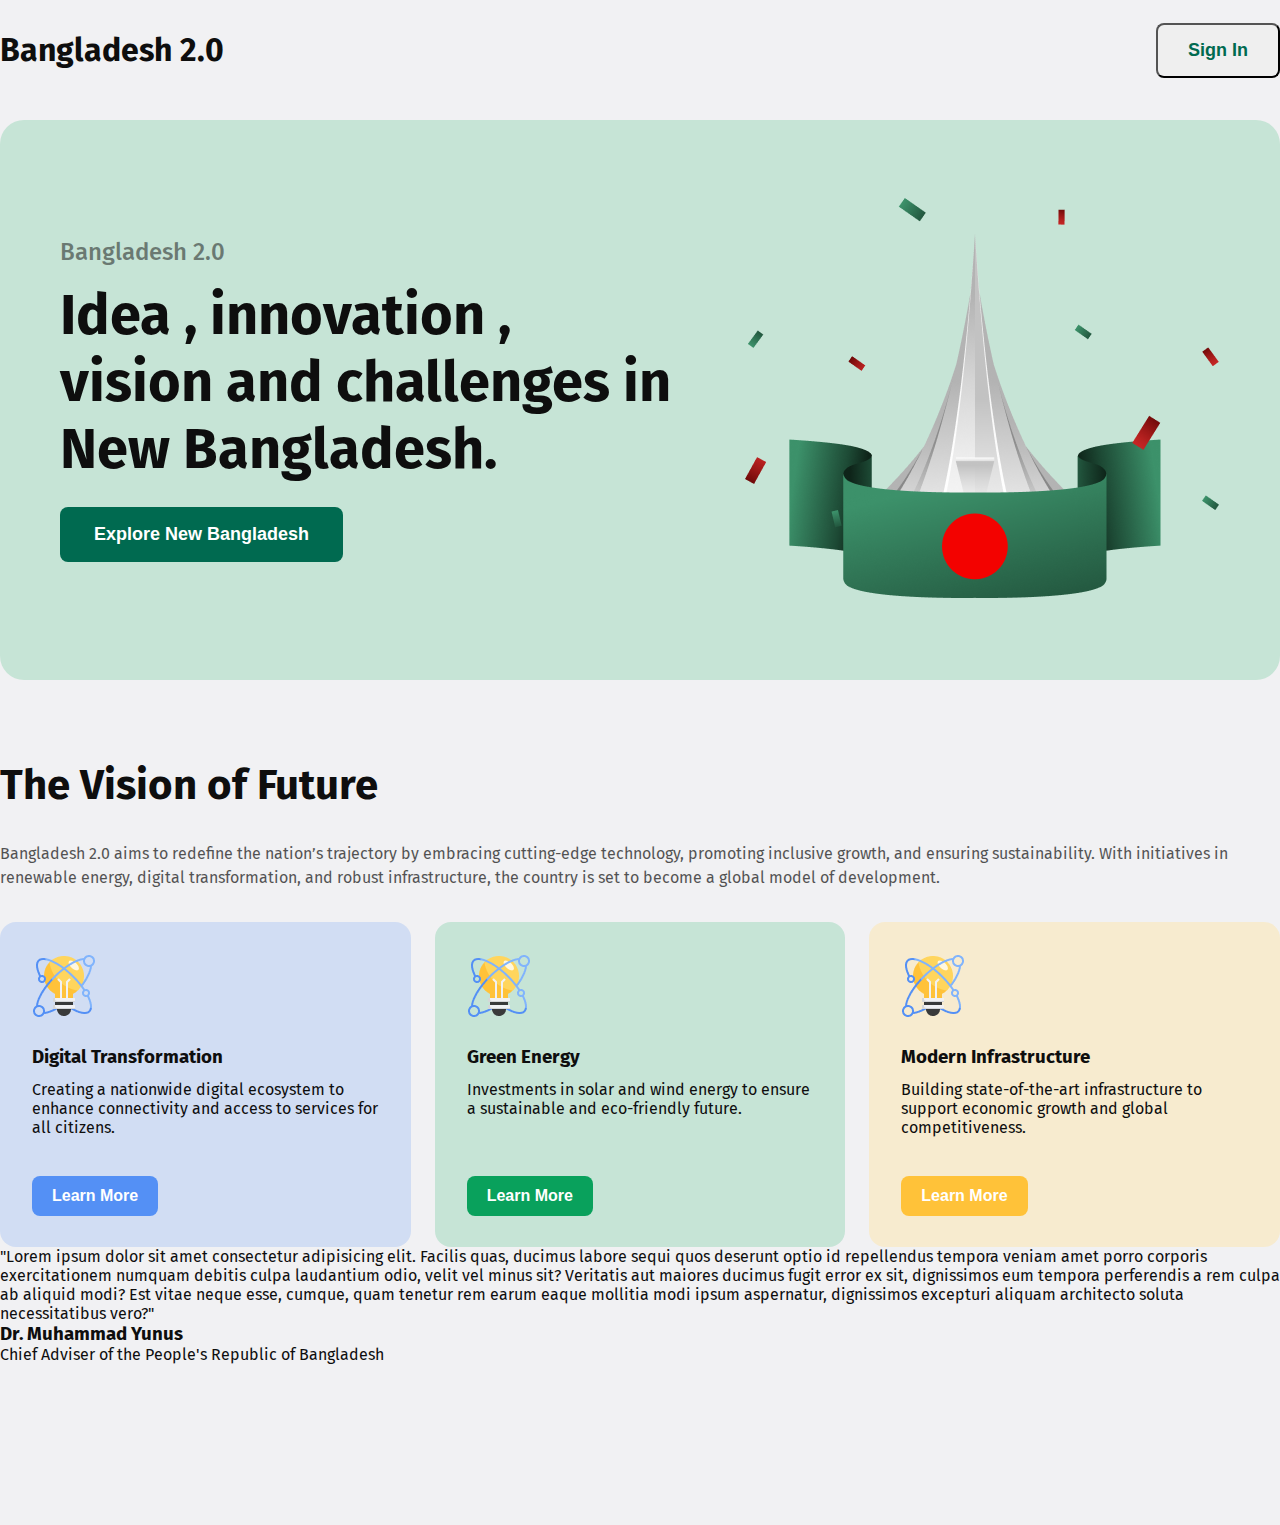
==== index.html @ 1fc59788 "the future vision added" ====
<!DOCTYPE html>
<html lang="en">
<head>
    <meta charset="UTF-8">
    <meta name="viewport" content="width=device-width, initial-scale=1.0">
    <title>New Bangladesh</title>
    <link rel="stylesheet" href="color.css">
</head>
<body class="fira-sans">
    
    <header>
        <nav>
            <h2>Bangladesh 2.0</h2> 
            <div><button class="btn">Sign In</button></div>
        </nav>    
    </header>
    <div class="banner">
        <div class="banner-1">
            <p>Bangladesh 2.0</p>
            <h1>Idea , innovation ,<br>
                vision and challenges in New Bangladesh.</h1>
            <div><button class="btn">Explore New Bangladesh</button></div>
        </div >
        <div class="banner-2">
            <div>
            <img src="/assets/hero.png" alt="">
            </div>
        </div>
    </div>
    
    <div class="vision">
        <h1>The Vision of Future</h1>
        <p>Bangladesh 2.0 aims to redefine the nation’s trajectory by embracing cutting-edge technology, promoting inclusive growth, and ensuring sustainability. With initiatives in renewable energy, digital transformation, and robust infrastructure, the country is set to become a global model of development.</p>
        <div class="card-box">
            
            <div class="card one">
                <img src="/assets/card-icon.png" alt="">
                <h3>Digital Transformation</h3>
                <p>Creating a nationwide digital ecosystem to enhance connectivity and access to services for all citizens.</p>
                <button class="btn">Learn More</button>
            </div>
            <div class="card two">
                <img src="/assets/card-icon.png" alt="">
    
                    <h3>Green Energy</h3>
                    <p>Investments in solar and wind energy to ensure a sustainable and eco-friendly future.</p>
                <button class="btn">Learn More</button>
            </div>
            <div class="card three">
                <img src="/assets/card-icon.png" alt="">
                <h3>Modern Infrastructure</h3>
                <p>Building state-of-the-art infrastructure to support economic growth and global competitiveness.</p>
                <button class="btn">Learn More</button>
            </div>
        </div>
        
        <div>
            <p>"Lorem ipsum dolor sit amet consectetur adipisicing elit. Facilis quas, ducimus labore sequi quos deserunt optio id repellendus tempora veniam amet porro corporis exercitationem numquam debitis culpa laudantium odio, velit vel minus sit? Veritatis aut maiores ducimus fugit error ex sit, dignissimos eum tempora perferendis a rem culpa ab aliquid modi? Est vitae neque esse, cumque, quam tenetur rem earum eaque mollitia modi ipsum aspernatur, dignissimos excepturi aliquam architecto soluta necessitatibus vero?"</p>
            <h3>Dr. Muhammad Yunus</h3>
            <p>Chief Adviser of the People's Republic of Bangladesh</p>
        </div>
    </div>
    
    
    
    
    
    
    
    
    
    
    

    <main>

    </main>
    <footer>

    </footer>
</body>
</html>
---- color.css ----
@import url('https://fonts.googleapis.com/css2?family=Exo+2:ital,wght@0,100..900;1,100..900&family=Fira+Sans:ital,wght@0,100;0,200;0,300;0,400;0,500;0,600;0,700;0,800;0,900;1,100;1,200;1,300;1,400;1,500;1,600;1,700;1,800;1,900&family=Kaushan+Script&family=Open+Sans:ital,wght@0,300..800;1,300..800&family=Sofia&family=Work+Sans:ital,wght@0,100..900;1,100..900&display=swap');
.fira-sans{
    font-family: "Fira Sans", serif;
    font-weight: 400;
    font-style: normal;
  }

*{
    margin: 0px ;
    padding: 0px;
}
body{
    color: #0E0E0E;
    background-color: #F1F1F3;
}


/* nav section */
nav{
    height: 100px;
    max-width:1280px;
    margin:0 auto;
    display: flex;
    justify-content: space-between;
    align-items: center;
}
nav>h2{
    font-size: 32px;
    font-weight: bold;
    color: #0E0E0E;
}
.btn{
    border-radius: 8px;
    padding:  15px 30px;
    font-size: 18px;
    font-weight: 600;
    color: #006A50;
}

/* banner section */
.banner{
    border-radius: 24px;
    width: 1280px;
    height: 560px;
    margin: 20px auto 80px ;
    background-color:#C6E4D6;
    display: flex;
    justify-content: space-between; 
    align-items: center;
}

.banner-1{
    max-width: 622px;
    max-height: ;
    margin-left: 60px;
}
.banner-1>p{
   font-size: 24px;
   font-weight: 500;
   color: rgb(14,14,14,0.5)
}
.banner-1>h1{
   font-size: 56px;
   font-weight: 700;
   color: #0E0E0E;
   margin: 16px 0px 24px;
}
.banner-1>div>button{
    color: white;
    padding: 17px 34px;
    border: none ;
    background: #006A50;
}
.banner-2{
    margin-right: 60px;
}

/* vision */

.vision{
    height: 765px;
    width: 1280px;
    margin: 0px auto;
}
.vision>h1{
    font-size: 42px;
    font-weight: bold;
}
.vision>p{
    font-size: 16px;
    font-weight: 400;
    line-height: 24px;
    margin: 32px 0px;
    opacity: 0.7;
}


.card-box{
    height: 325px;
    width: 1280px;
    display: flex;
    gap: 24px;
}
.card{
    border-radius: 16px;
    height: 100%;
    width: 410.67px;
    box-sizing: border-box;
    padding: 32px;
}
.card>img{
    margin-bottom: 24px;
}
.card>h3{
    margin-bottom: 12px;
}
.card>p{
    height: 72px;;
    margin-bottom: 24px;
}
.card>.btn{
    color: white;
    padding: 11px 20px;
    font-size: 16px;
    border: none;
}
.one{
   background-color:rgba(84, 144, 245, 0.2);   
}
.one>.btn{
   background-color:rgba(84, 144, 245, 1);   
}

.two{
   background-color:rgba(198, 228, 214, 1);
}
.two>.btn{
   background-color:rgba(9, 161, 92, 1);
}
.three{
   background-color:rgba(247, 235, 207, 1);

}
.three>.btn{
   background-color:rgba(255, 194, 57, 1);

}
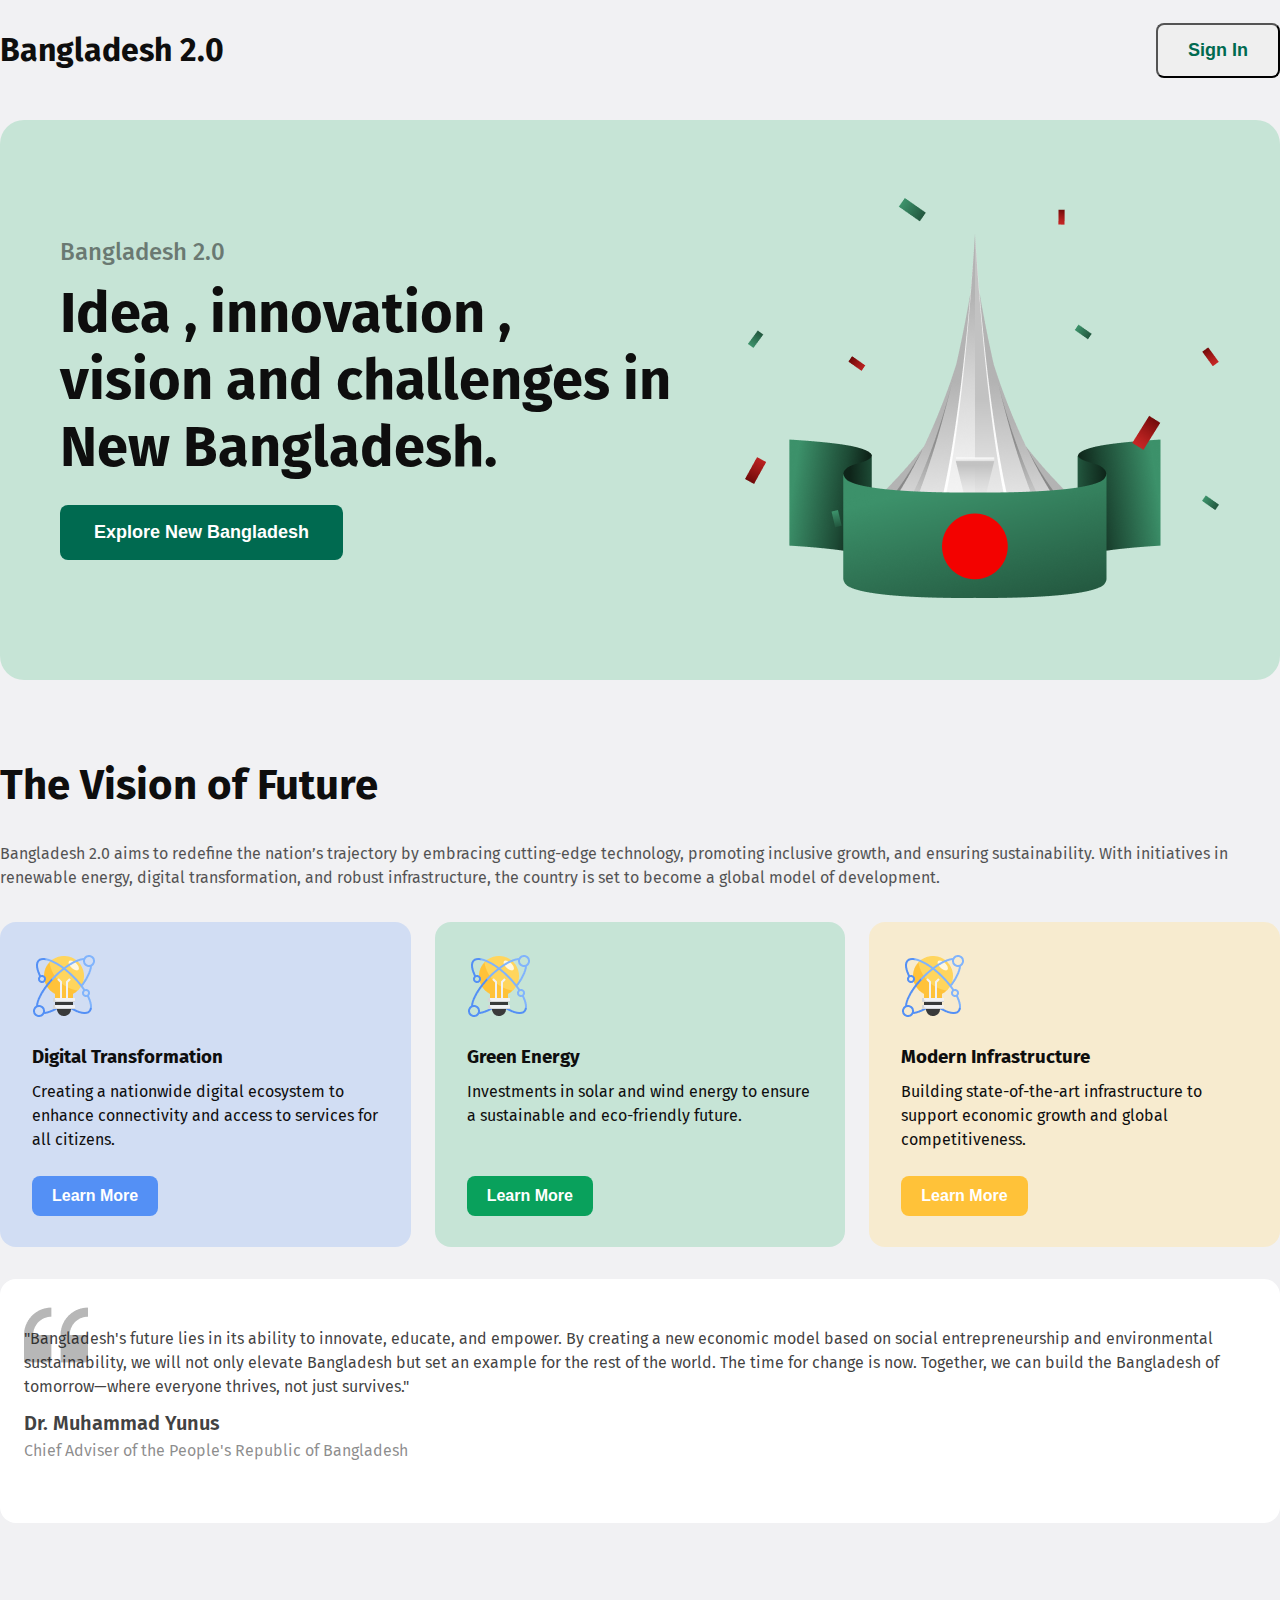
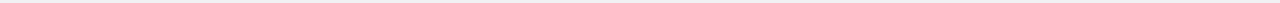
==== commit d8a99690: "yunus sarkar added to New Bangladesh" ====
--- a/index.html
+++ b/index.html
@@ -54,10 +54,12 @@
             </div>
         </div>
         
-        <div>
-            <p>"Lorem ipsum dolor sit amet consectetur adipisicing elit. Facilis quas, ducimus labore sequi quos deserunt optio id repellendus tempora veniam amet porro corporis exercitationem numquam debitis culpa laudantium odio, velit vel minus sit? Veritatis aut maiores ducimus fugit error ex sit, dignissimos eum tempora perferendis a rem culpa ab aliquid modi? Est vitae neque esse, cumque, quam tenetur rem earum eaque mollitia modi ipsum aspernatur, dignissimos excepturi aliquam architecto soluta necessitatibus vero?"</p>
-            <h3>Dr. Muhammad Yunus</h3>
-            <p>Chief Adviser of the People's Republic of Bangladesh</p>
+        <div class="Yunus-box">
+            <div class="inner-box">
+                <p>"Bangladesh's future lies in its ability to innovate, educate, and empower. By creating a new economic model based on social entrepreneurship and environmental sustainability, we will not only elevate Bangladesh but set an example for the rest of the world. The time for change is now. Together, we can build the Bangladesh of tomorrow—where everyone thrives, not just survives."</p>
+                <h3>Dr. Muhammad Yunus</h3>
+                <p class="designation">Chief Adviser of the People's Republic of Bangladesh</p>
+            </div>
         </div>
     </div>
     
--- a/color.css
+++ b/color.css
@@ -11,7 +11,12 @@
 }
 body{
     color: #0E0E0E;
-    background-color: #F1F1F3;
+    background-color: rgba(241, 241, 243, 1);
+}
+
+p{
+  font-size: 16px;
+  line-height: 24px;  
 }
 
 
@@ -78,7 +83,7 @@
 /* vision */
 
 .vision{
-    height: 765px;
+    box-sizing: border-box;
     width: 1280px;
     margin: 0px auto;
 }
@@ -87,9 +92,6 @@
     font-weight: bold;
 }
 .vision>p{
-    font-size: 16px;
-    font-weight: 400;
-    line-height: 24px;
     margin: 32px 0px;
     opacity: 0.7;
 }
@@ -98,8 +100,9 @@
 .card-box{
     height: 325px;
     width: 1280px;
-    display: flex;
+    display: flex; 
     gap: 24px;
+    margin-bottom: 32px;
 }
 .card{
     border-radius: 16px;
@@ -145,4 +148,29 @@
    background-color:rgba(255, 194, 57, 1);
 
 }
-
+.Yunus-box{
+    /* box-sizing: border-box; */
+    background: white;
+    border-radius: 16px;
+    margin-bottom: 80px;
+}
+.inner-box{
+    padding:48px 24px;
+    background-image: url(/assets/quote-bg.png);
+    background-repeat: no-repeat;
+    background-position: 24px 24px;
+}
+.Yunus-box>div>p{
+    color: rgba(14, 14, 14, 0.8);
+    margin-bottom :12px;
+}
+.Yunus-box>div>h3{
+    color: rgba(14, 14, 14, 0.8);
+    line-height: 24px;
+    font-size: 20px;
+    font-weight: 600;
+    margin-bottom :4px;
+}
+.Yunus-box>div>.designation{
+    opacity: 0.6;
+}
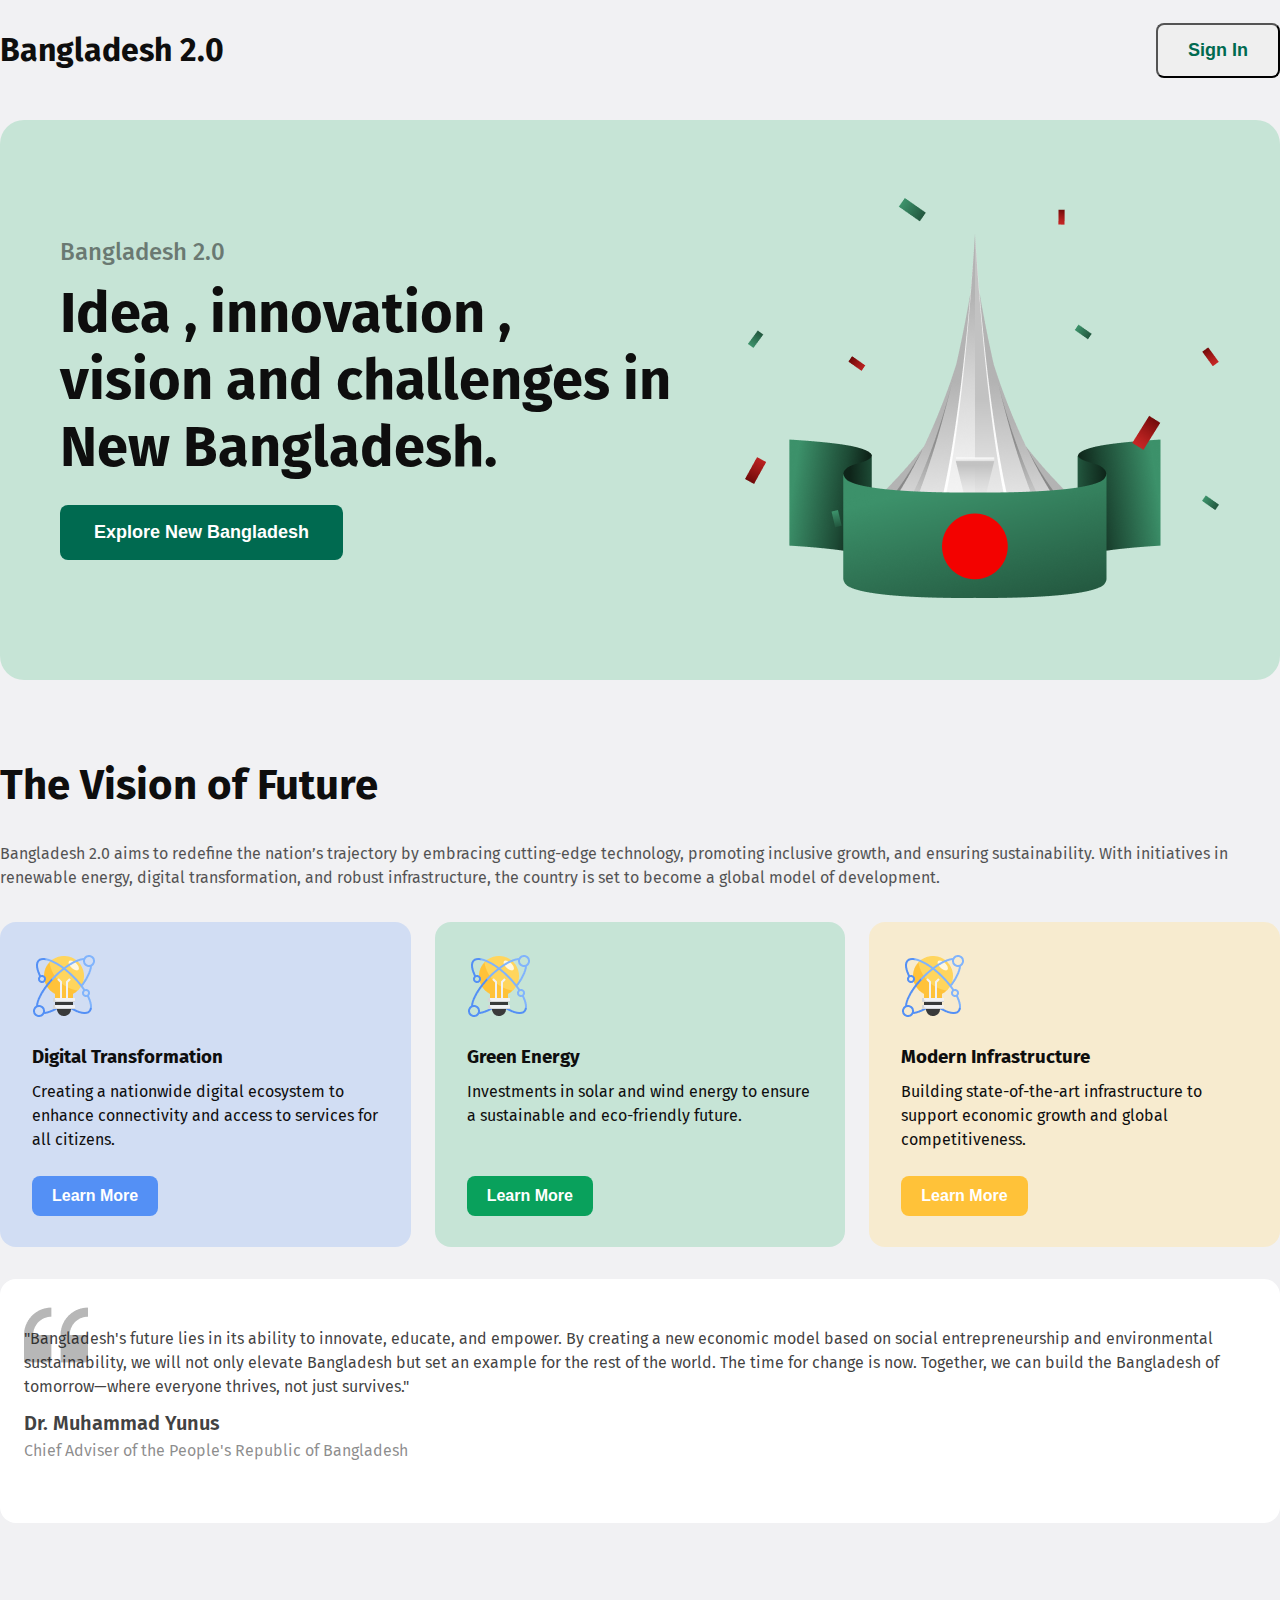
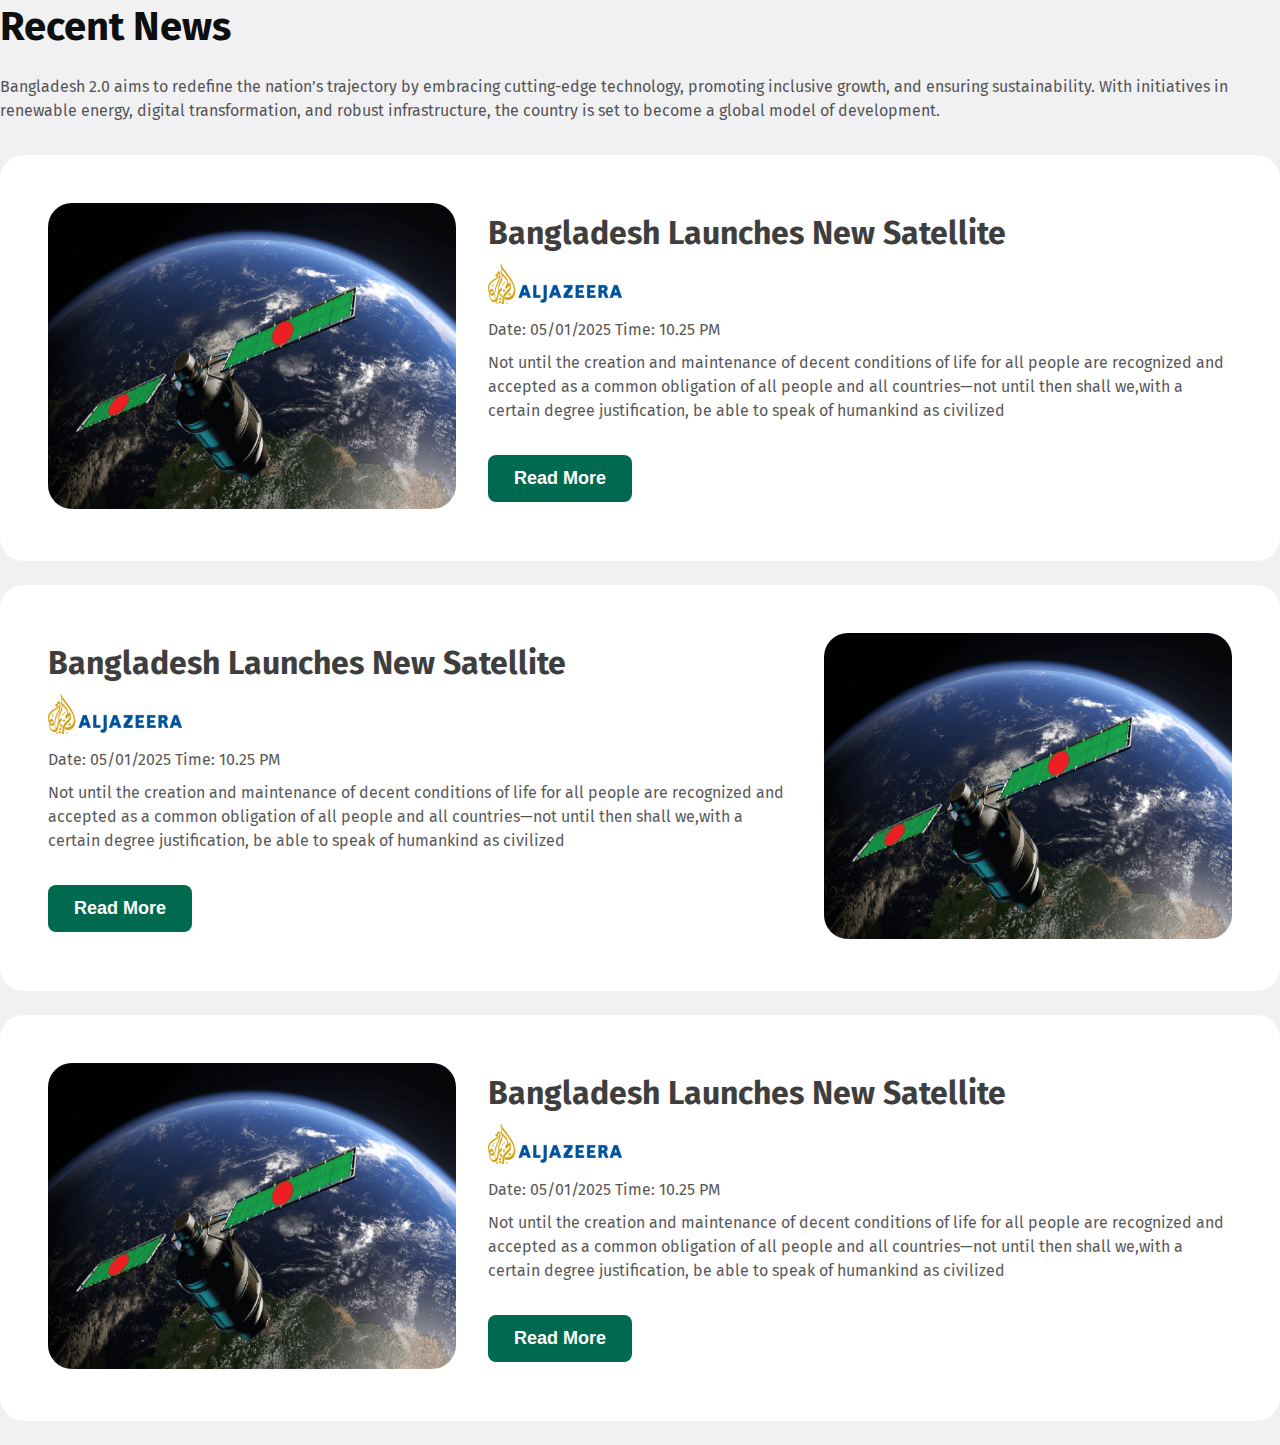
==== commit 1a2e967e: "satellite successfully launched" ====
--- a/index.html
+++ b/index.html
@@ -62,6 +62,61 @@
             </div>
         </div>
     </div>
+
+    <!-- News Section -->
+<div class="news">
+    <div>
+        <h1 class="news-head">Recent News</h1>
+        <p class="news-des">Bangladesh 2.0 aims to redefine the nation’s trajectory by embracing cutting-edge technology, promoting inclusive growth, and ensuring sustainability. With initiatives in renewable energy, digital transformation, and robust infrastructure, the country is set to become a global model of development.</p>
+    </div>  
+    <div>    
+        <article>
+            <div class="art-img">
+                <img src="/assets/satelite.png" alt="">
+            </div>
+            <div class="art">
+                <h1 class="art-head">Bangladesh Launches New Satellite</h1>
+                <img class="art-logo" src="/assets/al-jazeera.png" alt="">
+                <div class="time">
+                    <span >Date: 05/01/2025</span>
+                    <span >Time: 10.25 PM</span>
+                </div>
+                <p class="art-des">Not until the creation and maintenance of decent conditions of life for all people are recognized and accepted as a common obligation of all people and all countries—not until then shall we,with a certain degree justification, be able to speak of humankind as civilized</p>
+                <button class="btn">Read More</button>
+            </div>
+        </article>
+        <article class="reverse">
+            <div class="art-img">
+                <img src="/assets/satelite.png" alt="">
+            </div>
+            <div class="art">
+                <h1 class="art-head">Bangladesh Launches New Satellite</h1>
+                <img class="art-logo" src="/assets/al-jazeera.png" alt="">
+                <div class="time">
+                    <span >Date: 05/01/2025</span>
+                    <span >Time: 10.25 PM</span>
+                </div>
+                <p class="art-des">Not until the creation and maintenance of decent conditions of life for all people are recognized and accepted as a common obligation of all people and all countries—not until then shall we,with a certain degree justification, be able to speak of humankind as civilized</p>
+                <button class="btn">Read More</button>
+            </div>
+        </article>
+        <article>
+            <div class="art-img">
+                <img src="/assets/satelite.png" alt="">
+            </div>
+            <div class="art">
+                <h1 class="art-head">Bangladesh Launches New Satellite</h1>
+                <img class="art-logo" src="/assets/al-jazeera.png" alt="">
+                <div class="time">
+                    <span >Date: 05/01/2025</span>
+                    <span >Time: 10.25 PM</span>
+                </div>
+                <p class="art-des">Not until the creation and maintenance of decent conditions of life for all people are recognized and accepted as a common obligation of all people and all countries—not until then shall we,with a certain degree justification, be able to speak of humankind as civilized</p>
+                <button class="btn">Read More</button>
+            </div>
+        </article>
+    </div>
+</div>
     
     
     
--- a/color.css
+++ b/color.css
@@ -174,3 +174,59 @@
 .Yunus-box>div>.designation{
     opacity: 0.6;
 }
+
+/* news  section*/
+    .news{
+        width: 1280px;
+        margin: 0 auto;
+    }
+    
+    div>.news-head{
+        font-weight: bold;
+        font-size: 40px;   
+    }
+    div>.news-des{
+        margin-top: 24px;
+        margin-bottom: 32px;
+        opacity: 0.7;
+    }
+    article{
+        box-sizing: border-box;
+        border-radius: 24px;
+        padding: 48px;
+        display: flex;
+        align-items: center;
+        gap: 32px;
+        background-color: white;
+        margin-bottom: 24px;
+    }
+    .art-img>img{
+        border-radius: 24px;
+    }
+    .art-head{
+        font-size: 32px;
+        font-weight: bold;
+        opacity: 0.8;
+    }
+    .art-logo{
+        margin: 12px 0px;
+    }
+    .art-des,.time{
+        opacity: 0.7;
+    }
+    .time{
+        margin-bottom: 12px;
+    }
+    .art>button{
+        color: white;
+        border: none;
+        font-weight: 600;
+        margin-top: 32px;
+        padding: 13px 26px;
+        background-color: rgba(0, 106, 80, 1);
+    }
+   .reverse{
+    flex-direction: row-reverse;
+   }
+
+    
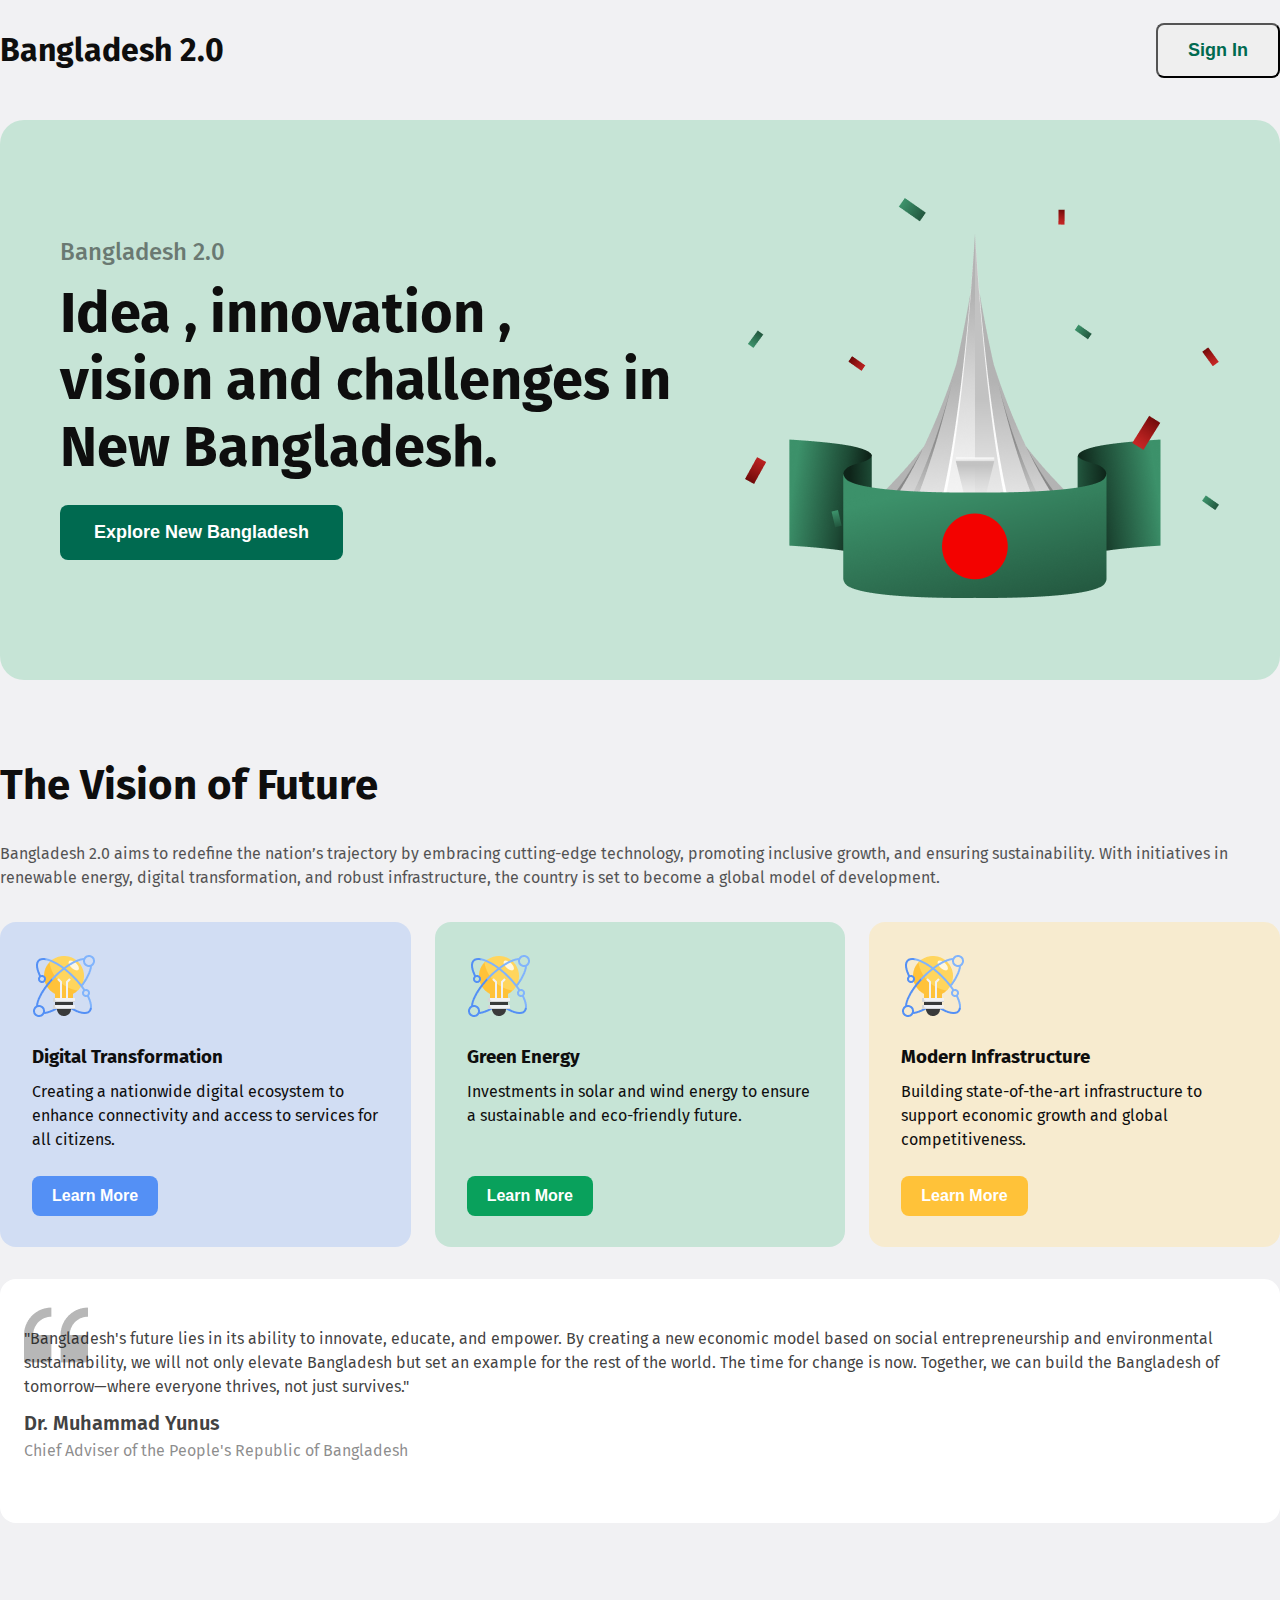
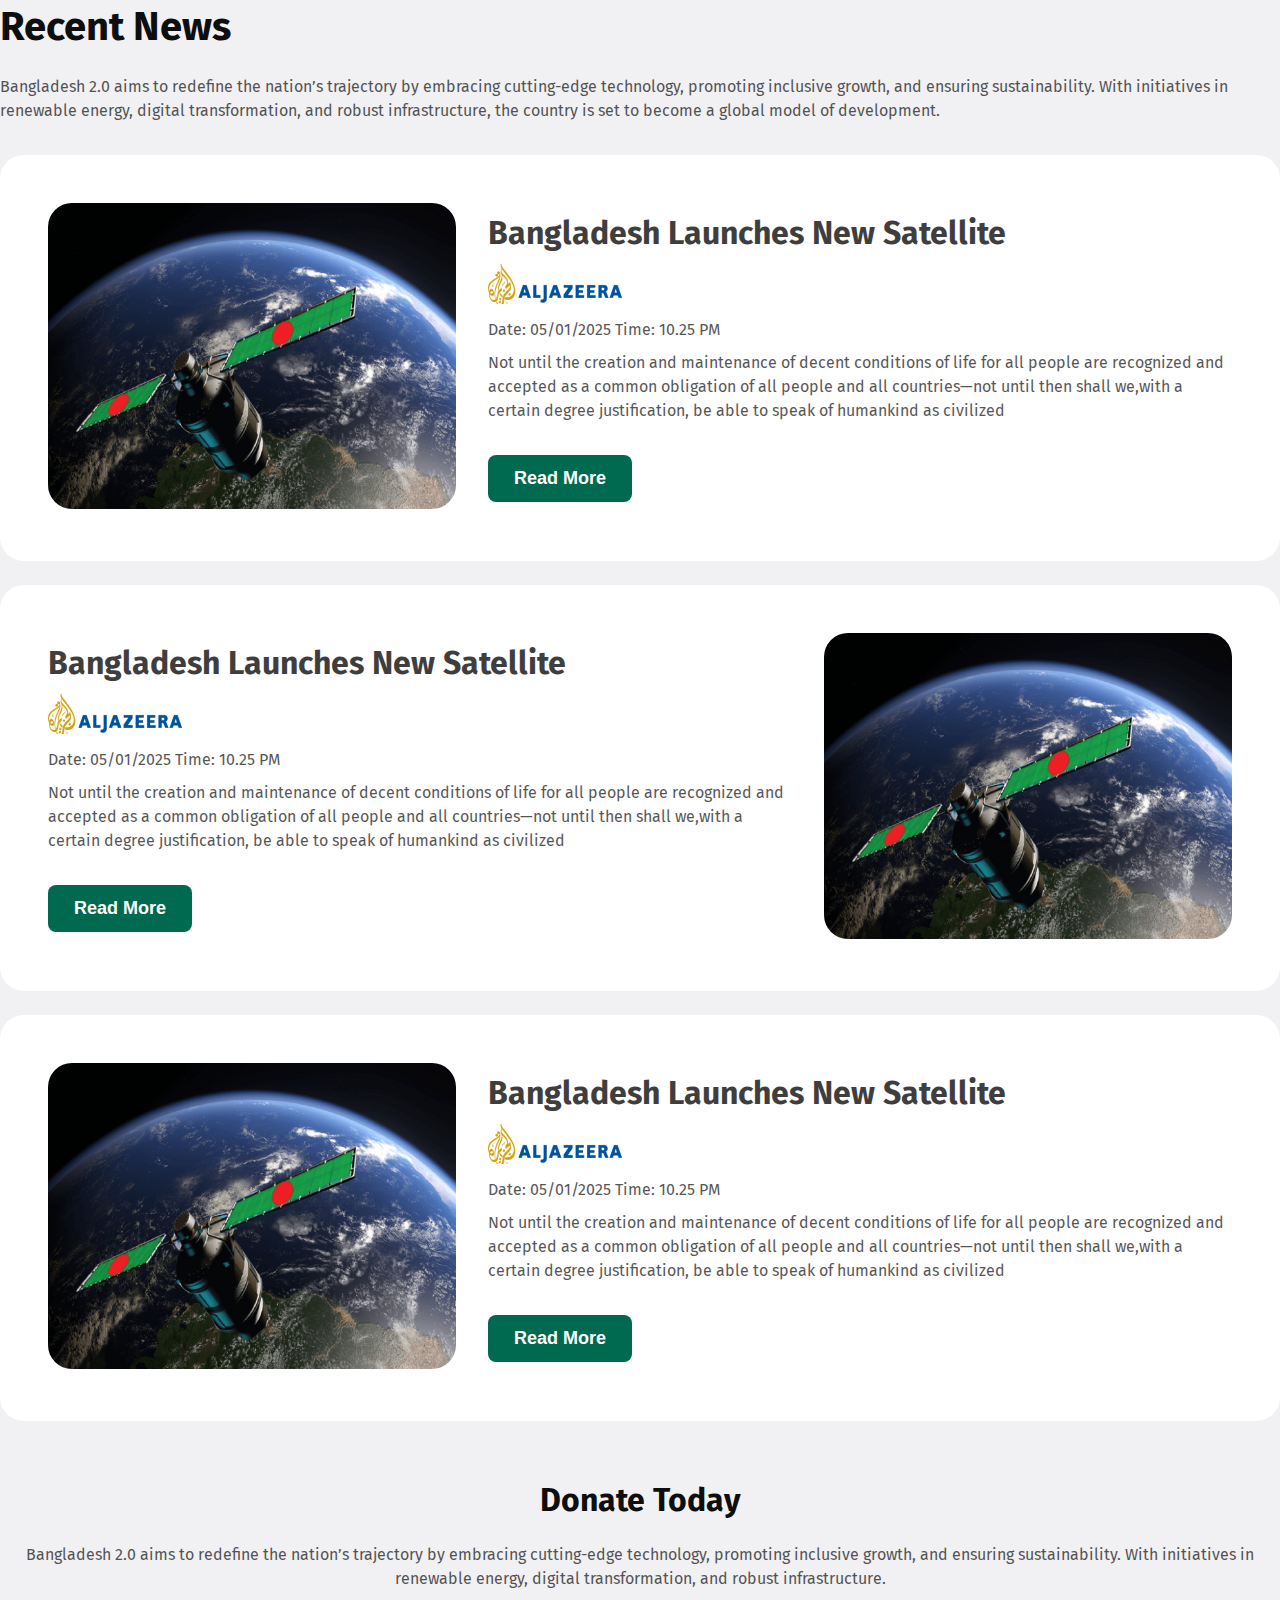
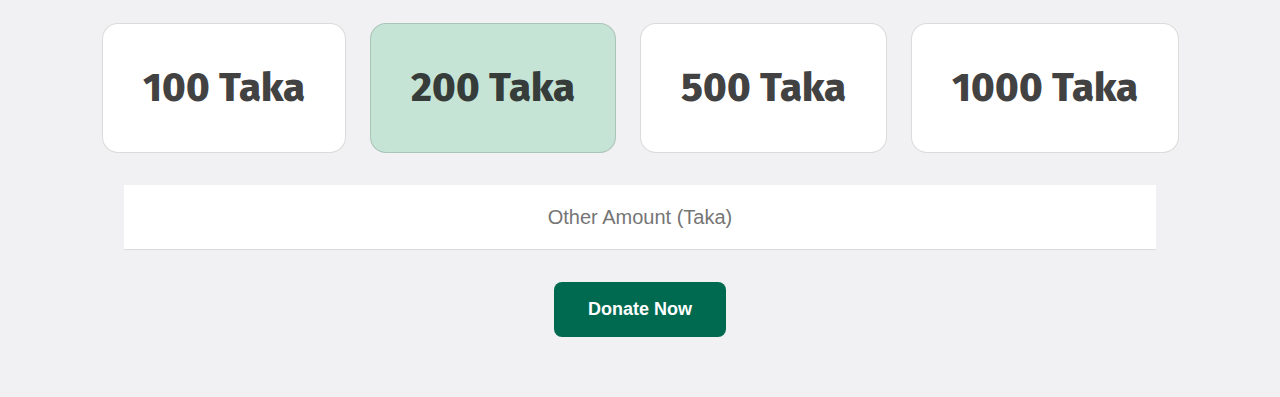
==== commit 43e6b3eb: "donation part added" ====
--- a/index.html
+++ b/index.html
@@ -118,8 +118,21 @@
     </div>
 </div>
     
-    
-    
+ <!-- Donation section    -->
+    <div class="donation">
+        <h1>Donate Today</h1>
+        <p>Bangladesh 2.0 aims to redefine the nation’s trajectory by embracing cutting-edge technology, promoting inclusive growth, and ensuring sustainability. With initiatives in renewable energy, digital transformation, and robust infrastructure.</p>
+        <div class="taka-holder">
+            <h1 class="taka">100 Taka</h1>
+            <h1 class="taka " id="tk">200 Taka</h1>
+            <h1 class="taka">500 Taka</h1>
+            <h1 class="taka">1000 Taka</h1>
+         </div>
+        <input type="text" name="" id="text" placeholder="Other Amount (Taka)">
+        <div>
+            <button class="btn">Donate Now</button>
+        </div>
+    </div>
     
     
     
@@ -129,11 +142,6 @@
     
     
 
-    <main>
-
-    </main>
-    <footer>
-
-    </footer>
+  
 </body>
 </html>--- a/color.css
+++ b/color.css
@@ -229,4 +229,54 @@
     flex-direction: row-reverse;
    }
 
-    
+   /* Donation part */
+   .donation{
+    width: 1280px;
+    margin: 60px auto;
+    display: flex;
+    flex-direction: column;
+    align-items: center;
+    text-align: center;
+
+   }
+
+.donation>p{
+    opacity: 0.7;
+    margin-top: 24px;
+    margin-bottom: 32px;
+}
+.taka-holder{
+    display: flex;
+    align-items: center;
+    text-align: center;
+    gap: 24px;
+    margin-bottom: 32px;
+}
+.taka-holder>.taka{
+        font-size: 40px;
+        font-weight: 800;
+        background-color: white;
+        padding: 40px ;
+        color: rgba(14, 14, 14, 0.8);
+        border: 1px solid rgba(14, 14, 14, 0.15);
+        border-radius: 16px;
+}
+#tk{
+    background-color: rgba(198, 228, 214, 1);
+}
+#text{
+    width: 1032px;
+    height: 64px;
+    text-align: center;
+    font-size: 20px;
+    border: none;
+    border-bottom: 1px solid rgba(14, 14, 14, 0.15);
+    margin-bottom: 32px;
+}
+.donation .btn{
+    color: white;
+    background: #006A50;
+    border: none;
+    border-radius: 8px;
+    padding: 17px 34px;
+}
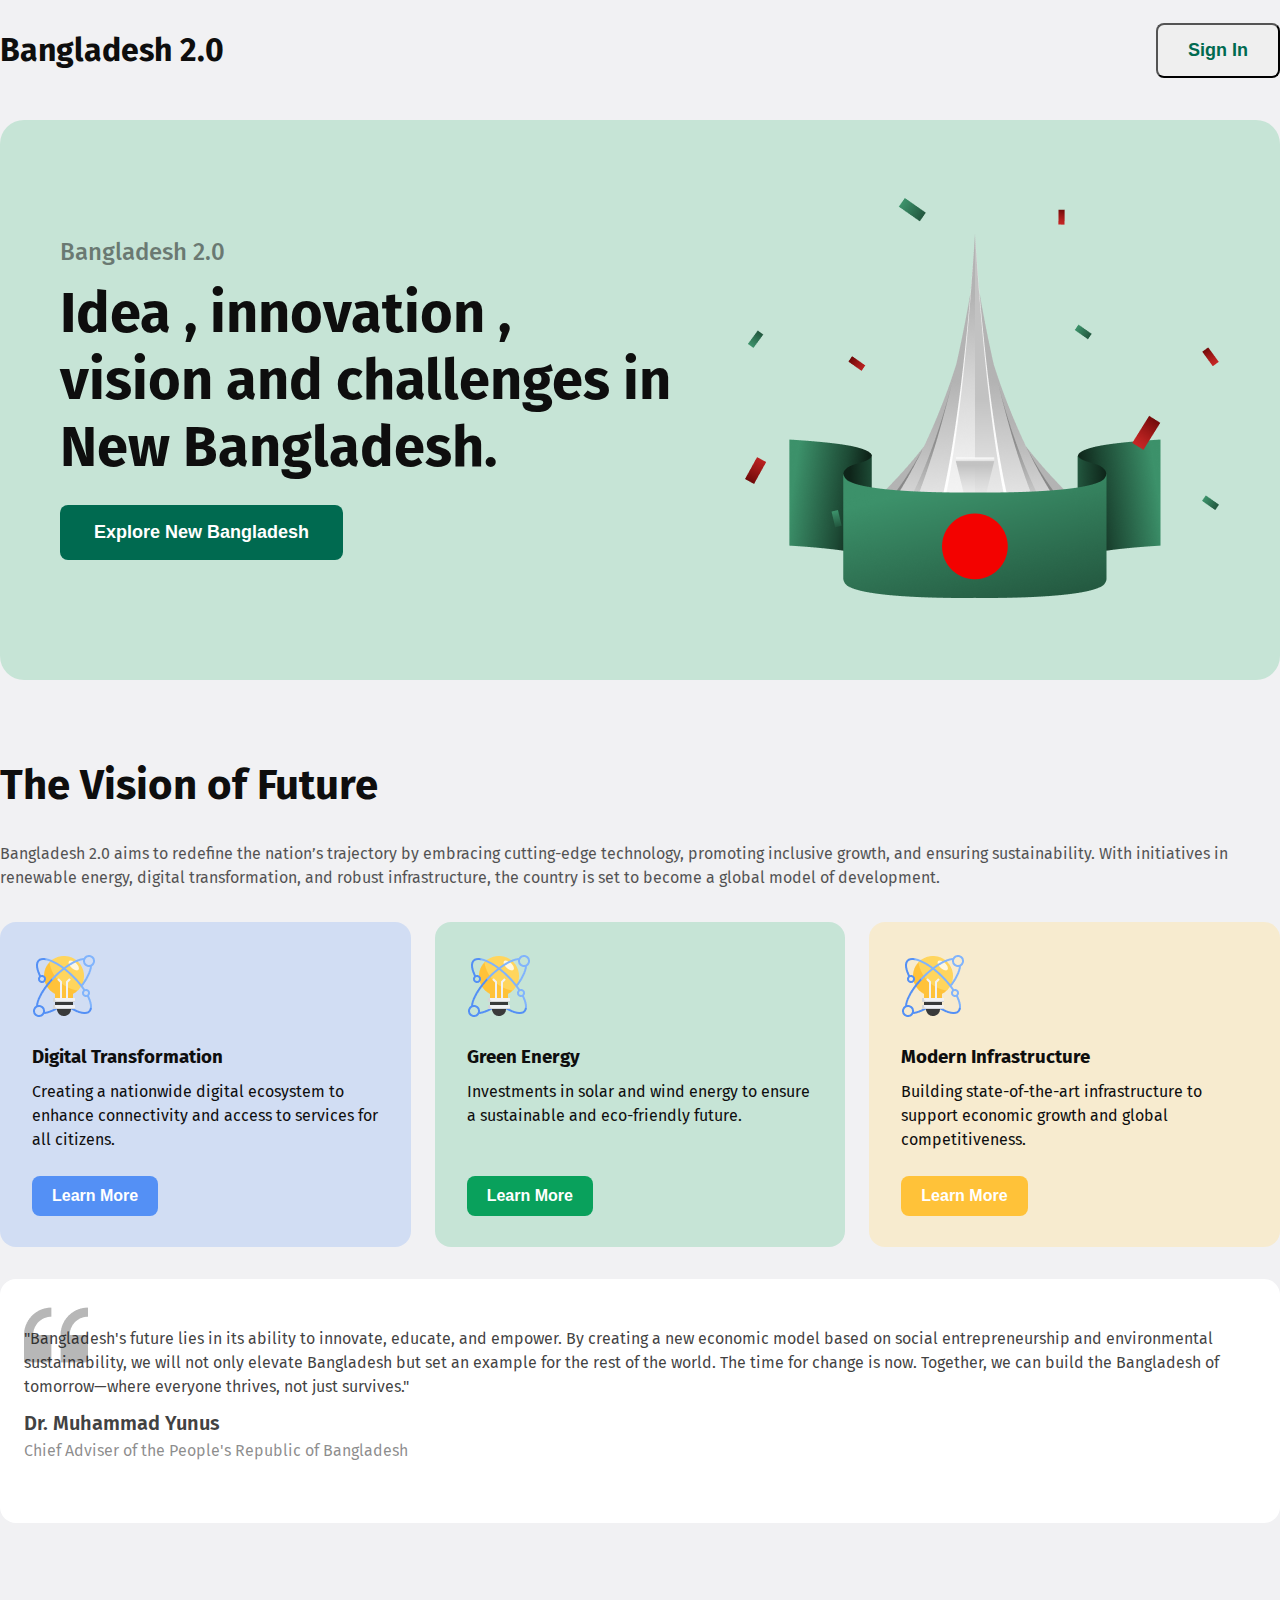
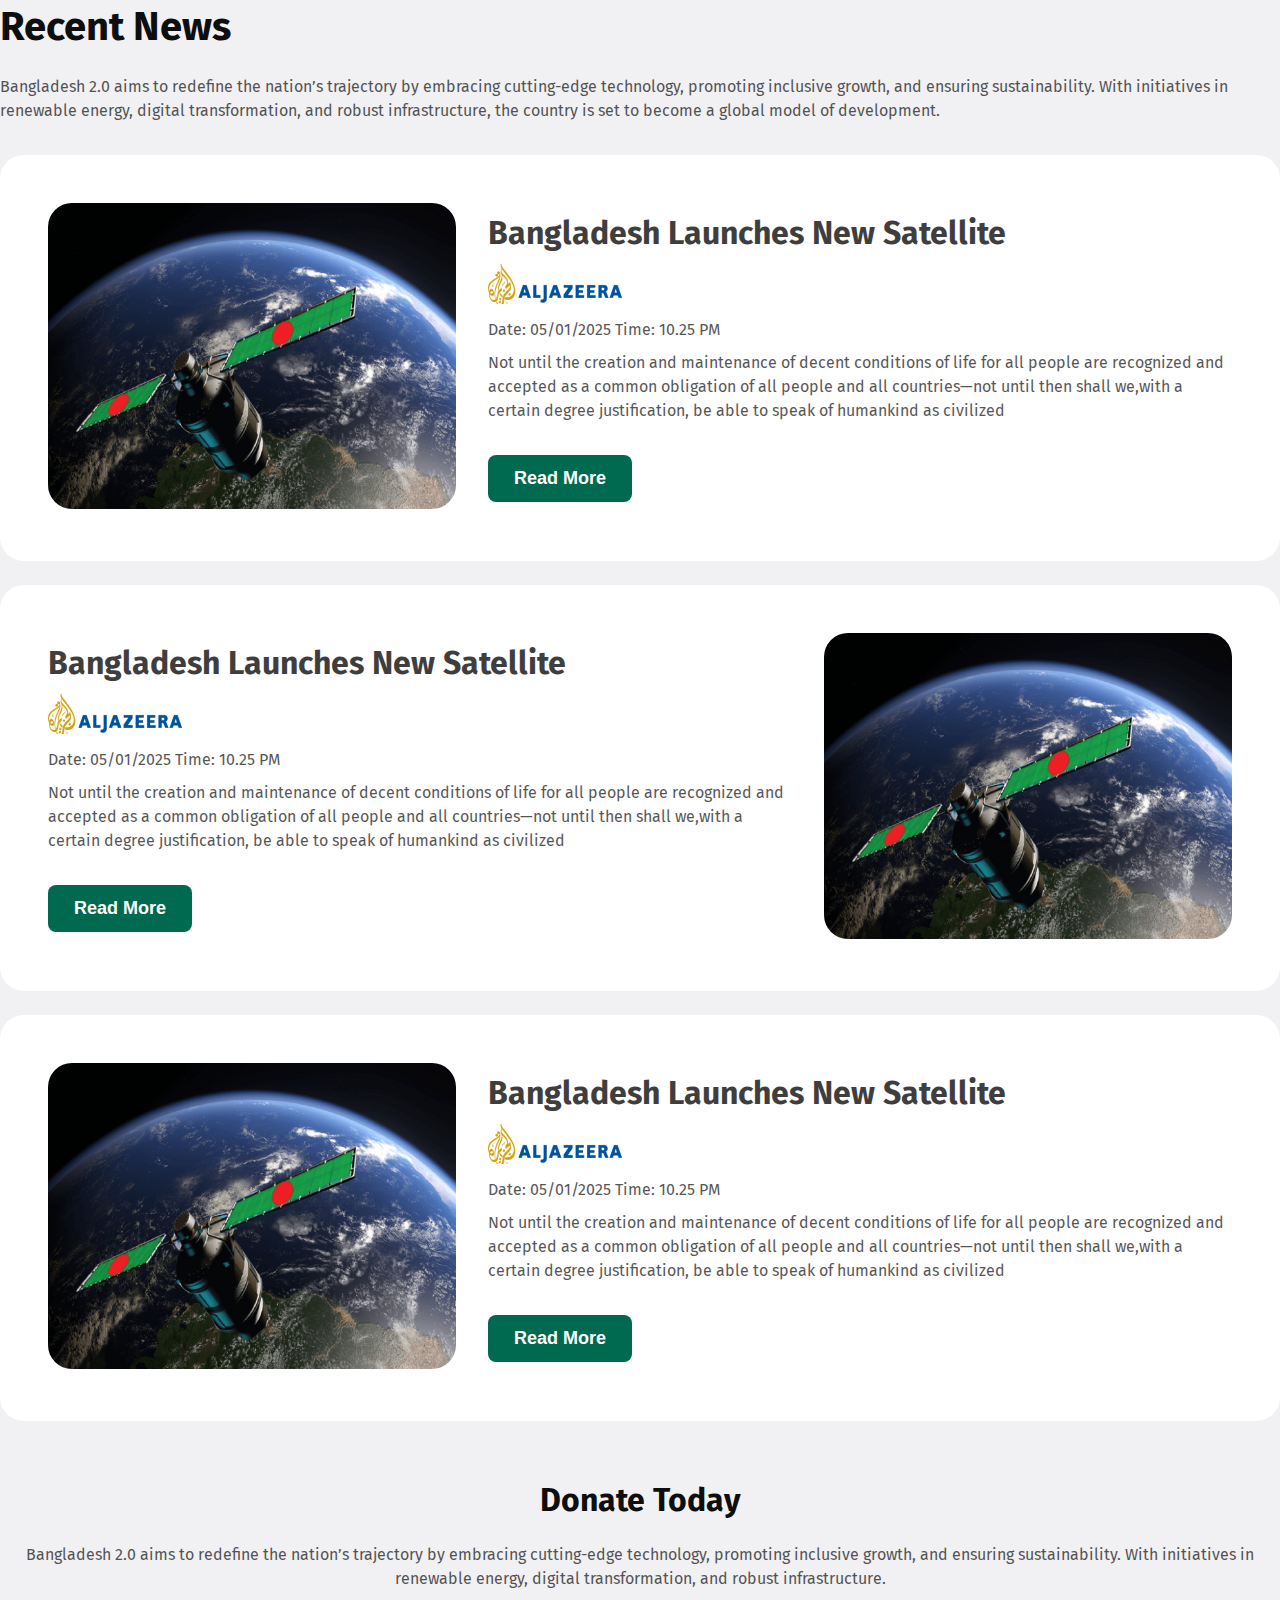
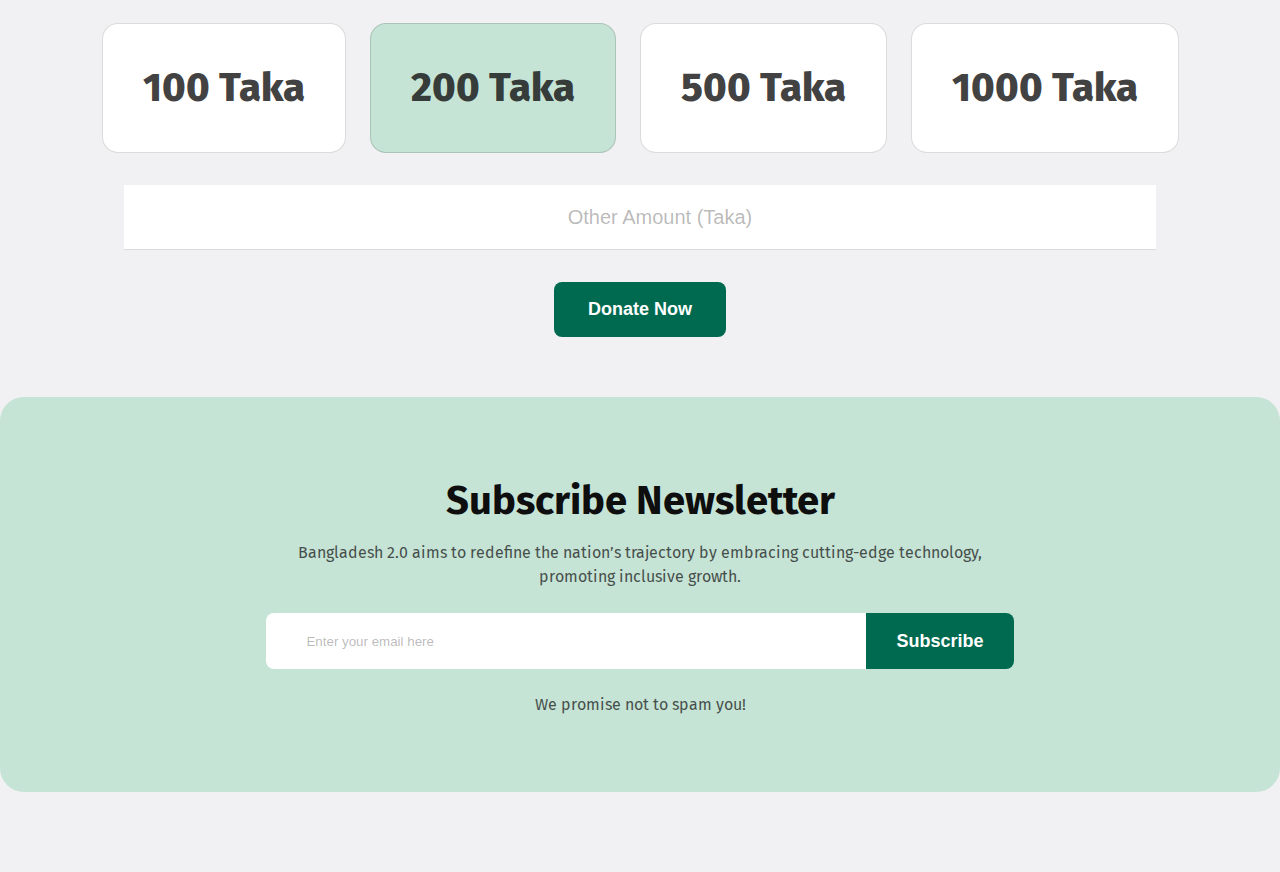
==== commit 5b8e6a4a: "subscribe sectiion added" ====
--- a/index.html
+++ b/index.html
@@ -7,13 +7,14 @@
     <link rel="stylesheet" href="color.css">
 </head>
 <body class="fira-sans">
-    
+<!-- nav section   -->
     <header>
         <nav>
             <h2>Bangladesh 2.0</h2> 
             <div><button class="btn">Sign In</button></div>
         </nav>    
     </header>
+<!-- banner section  -->
     <div class="banner">
         <div class="banner-1">
             <p>Bangladesh 2.0</p>
@@ -27,7 +28,7 @@
             </div>
         </div>
     </div>
-    
+ <!-- vision section     -->
     <div class="vision">
         <h1>The Vision of Future</h1>
         <p>Bangladesh 2.0 aims to redefine the nation’s trajectory by embracing cutting-edge technology, promoting inclusive growth, and ensuring sustainability. With initiatives in renewable energy, digital transformation, and robust infrastructure, the country is set to become a global model of development.</p>
@@ -53,7 +54,7 @@
                 <button class="btn">Learn More</button>
             </div>
         </div>
-        
+<!-- yunus section  -->
         <div class="Yunus-box">
             <div class="inner-box">
                 <p>"Bangladesh's future lies in its ability to innovate, educate, and empower. By creating a new economic model based on social entrepreneurship and environmental sustainability, we will not only elevate Bangladesh but set an example for the rest of the world. The time for change is now. Together, we can build the Bangladesh of tomorrow—where everyone thrives, not just survives."</p>
@@ -63,7 +64,7 @@
         </div>
     </div>
 
-    <!-- News Section -->
+ <!-- News Section -->
 <div class="news">
     <div>
         <h1 class="news-head">Recent News</h1>
@@ -133,7 +134,18 @@
             <button class="btn">Donate Now</button>
         </div>
     </div>
-    
+ <!-- subscribe section -->
+    <div class="sub">
+        <div class="sub-box">
+            <h1>Subscribe Newsletter</h1>
+            <p class="p1">Bangladesh 2.0 aims to redefine the nation’s trajectory by embracing cutting-edge technology, promoting inclusive growth.</p>
+            <div class="input">
+                <input type="text" name="" id="email" placeholder="Enter your email here">
+                <button class="btn">Subscribe</button>
+            </div>
+            <p class="p2">We promise not to spam you!</p>
+        </div>
+    </div>
     
     
     
--- a/color.css
+++ b/color.css
@@ -280,3 +280,62 @@
     border-radius: 8px;
     padding: 17px 34px;
 }
+/* subscribe part */
+.sub{
+    
+    width: 1280px;
+    box-sizing: border-box;
+    margin: 0 auto;
+    margin-bottom: 80px;
+    background: rgba(198, 228, 214, 1);
+    padding: 80px 100px;
+    border-radius: 24px;
+    display: flex;
+    flex-direction: column;
+    align-items: center;
+
+}
+.sub>div{
+    height: 235px;
+    width: 750px;
+    display: flex;
+    flex-direction: column;
+    align-items: center;
+    text-align: center;
+}
+.sub>div>h1{
+    font-size: 40px;
+    font-weight: bold;
+    margin-bottom: 16px;
+}
+.sub>div>.p1{
+   opacity: 0.7;
+   margin-bottom: 24px;
+}
+.input{display: flex;}
+.input>input{
+    border-radius: 8px 0 0 8px ;
+    height: 56px;
+    width:  600px;
+    border: none;
+    background: white;
+}
+::placeholder{
+    padding-left: 40px;
+    color: rgba(14, 14, 14, 0.3);
+    
+}
+.p2{
+    opacity: 0.7;
+    margin-top: 24px;
+
+}
+.input>button{
+    font-size: 18px;
+    font-weight: 700;
+    border: none;
+    color: white;
+    background: rgba(0, 106, 80, 1);
+    border-radius:  0 8px 8px 0;
+
+}
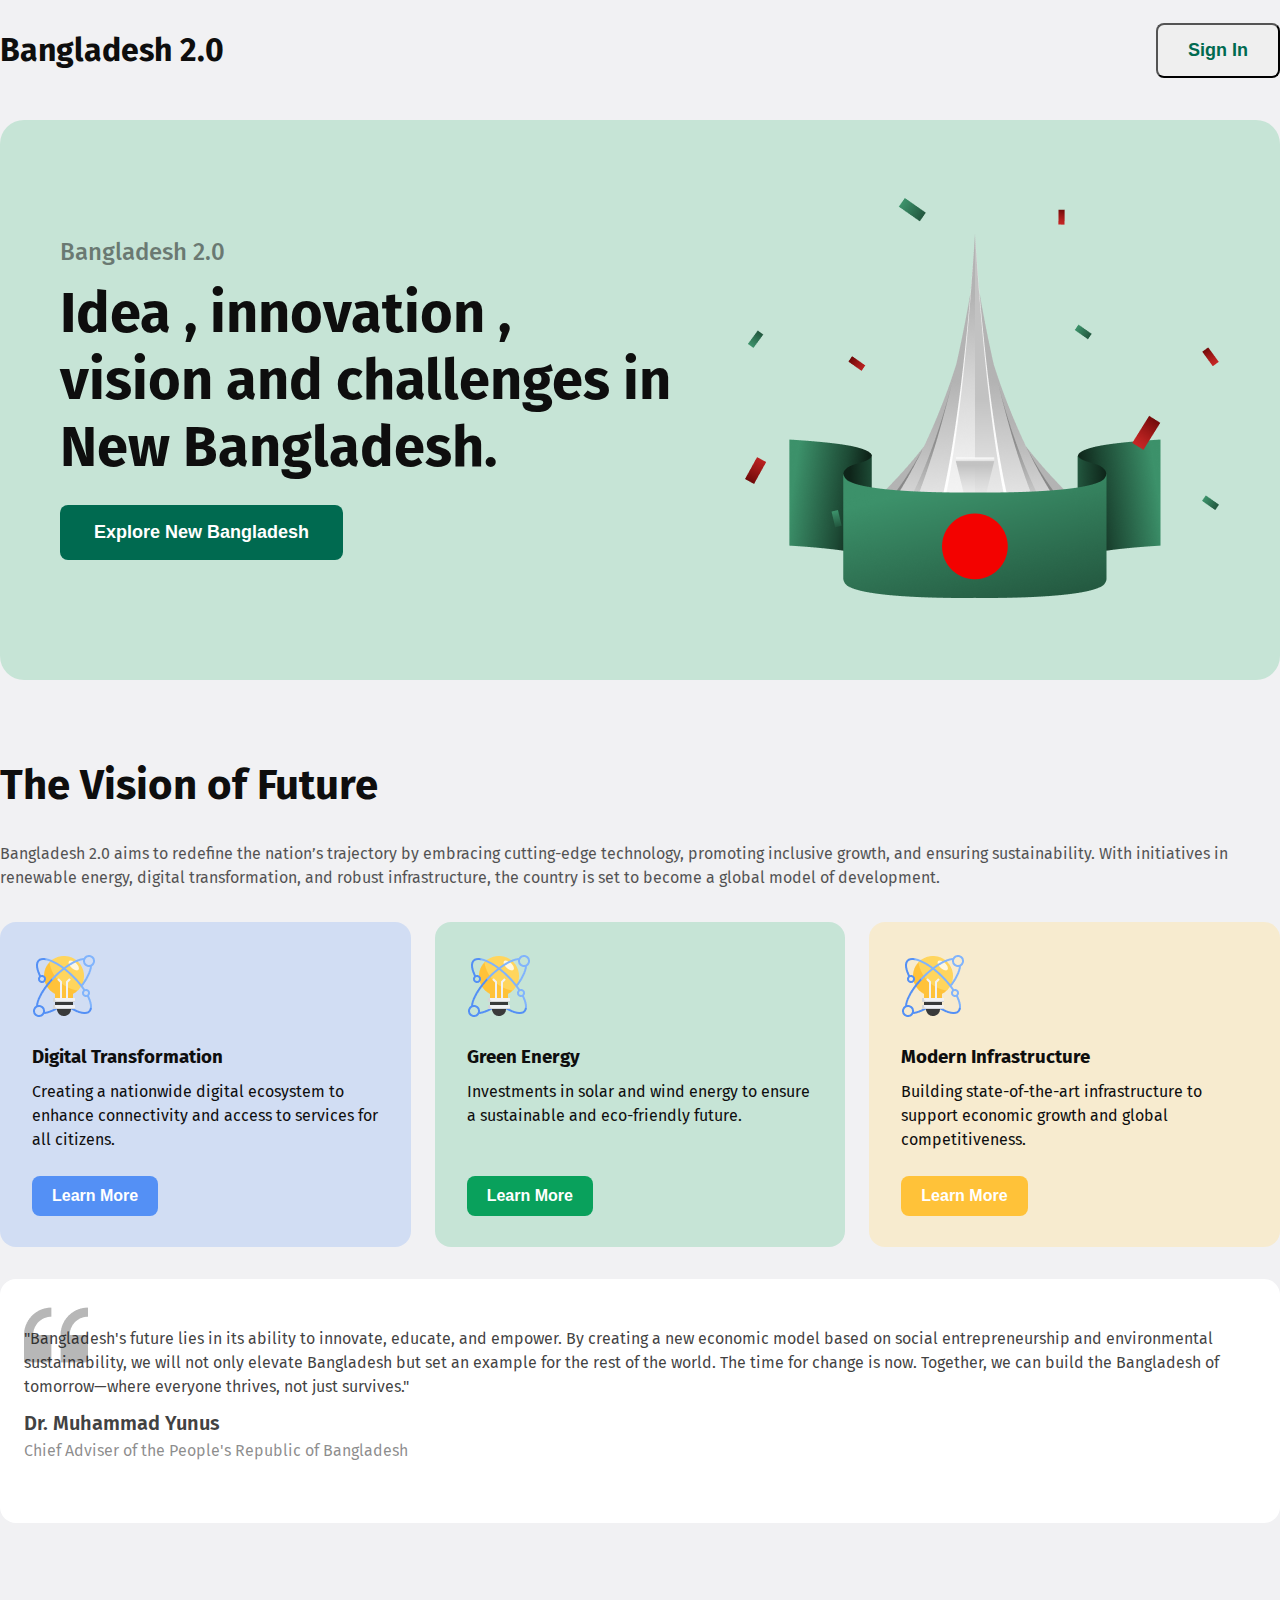
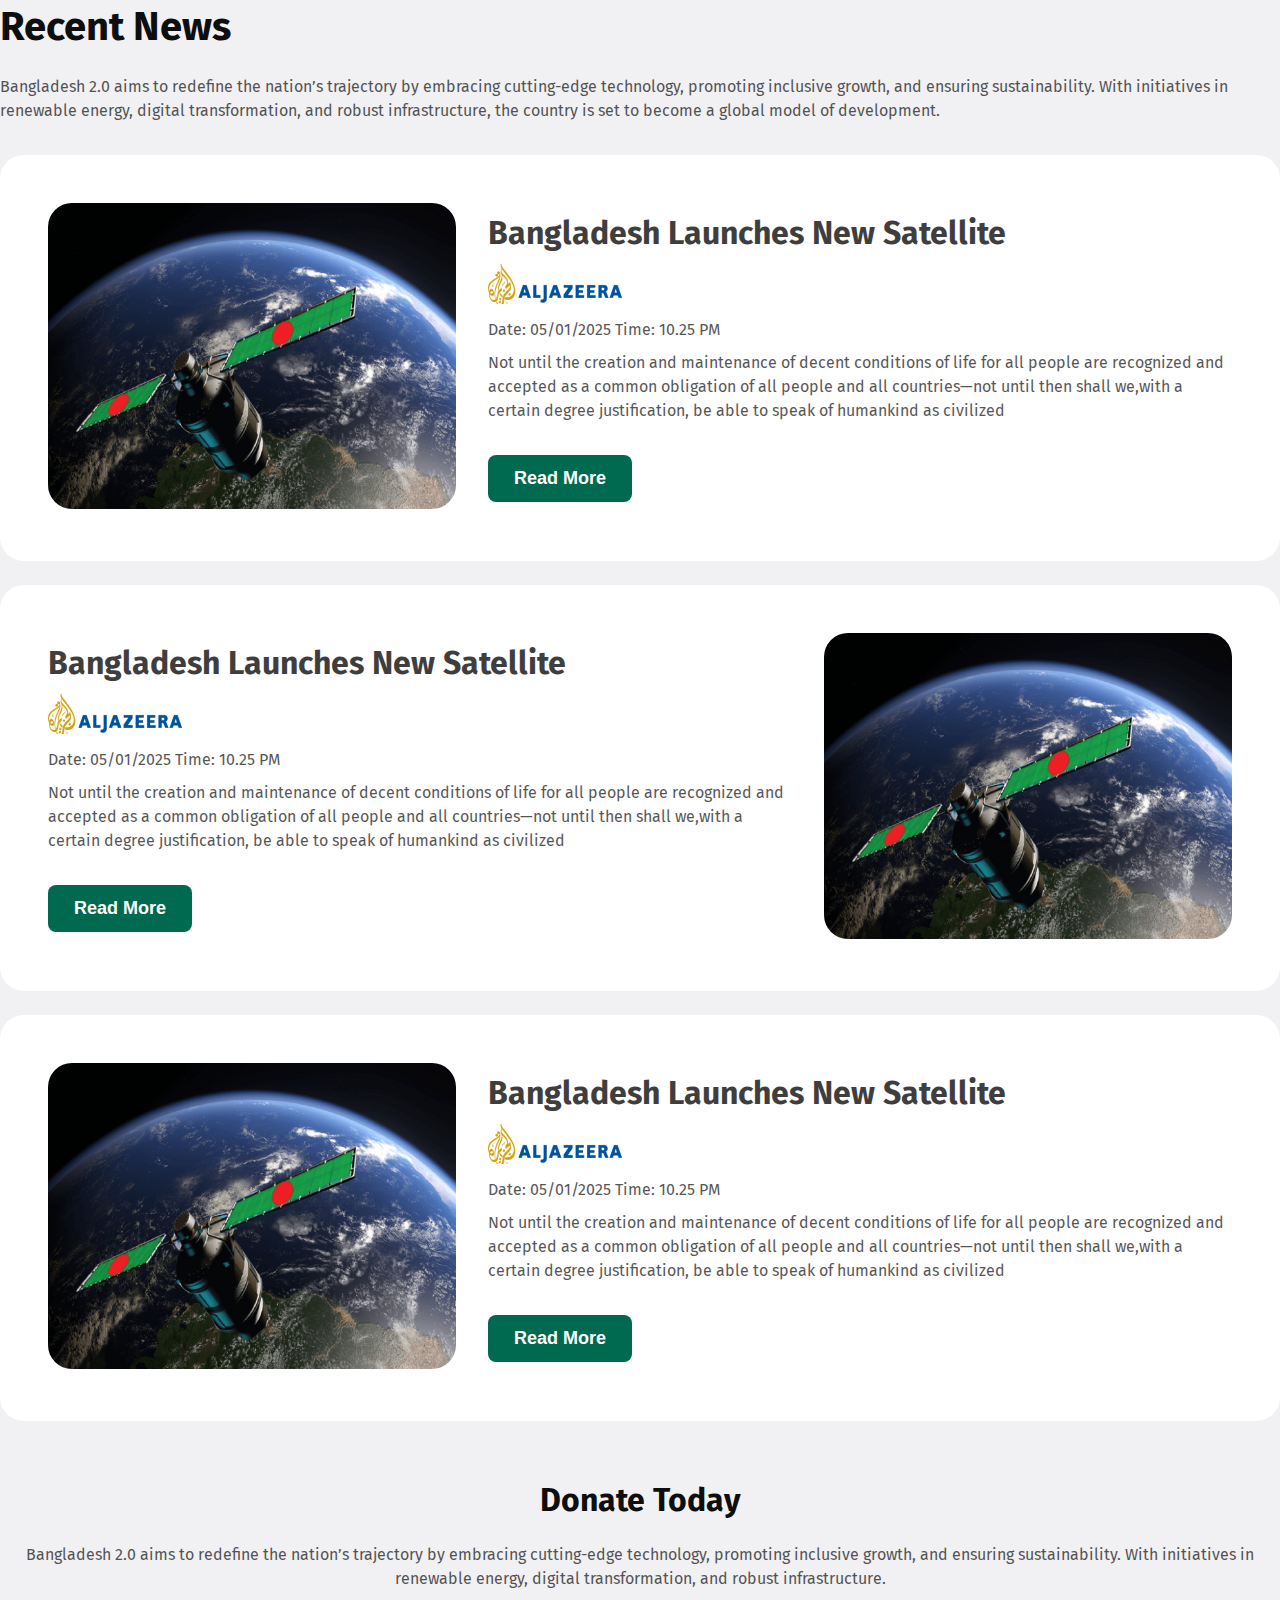
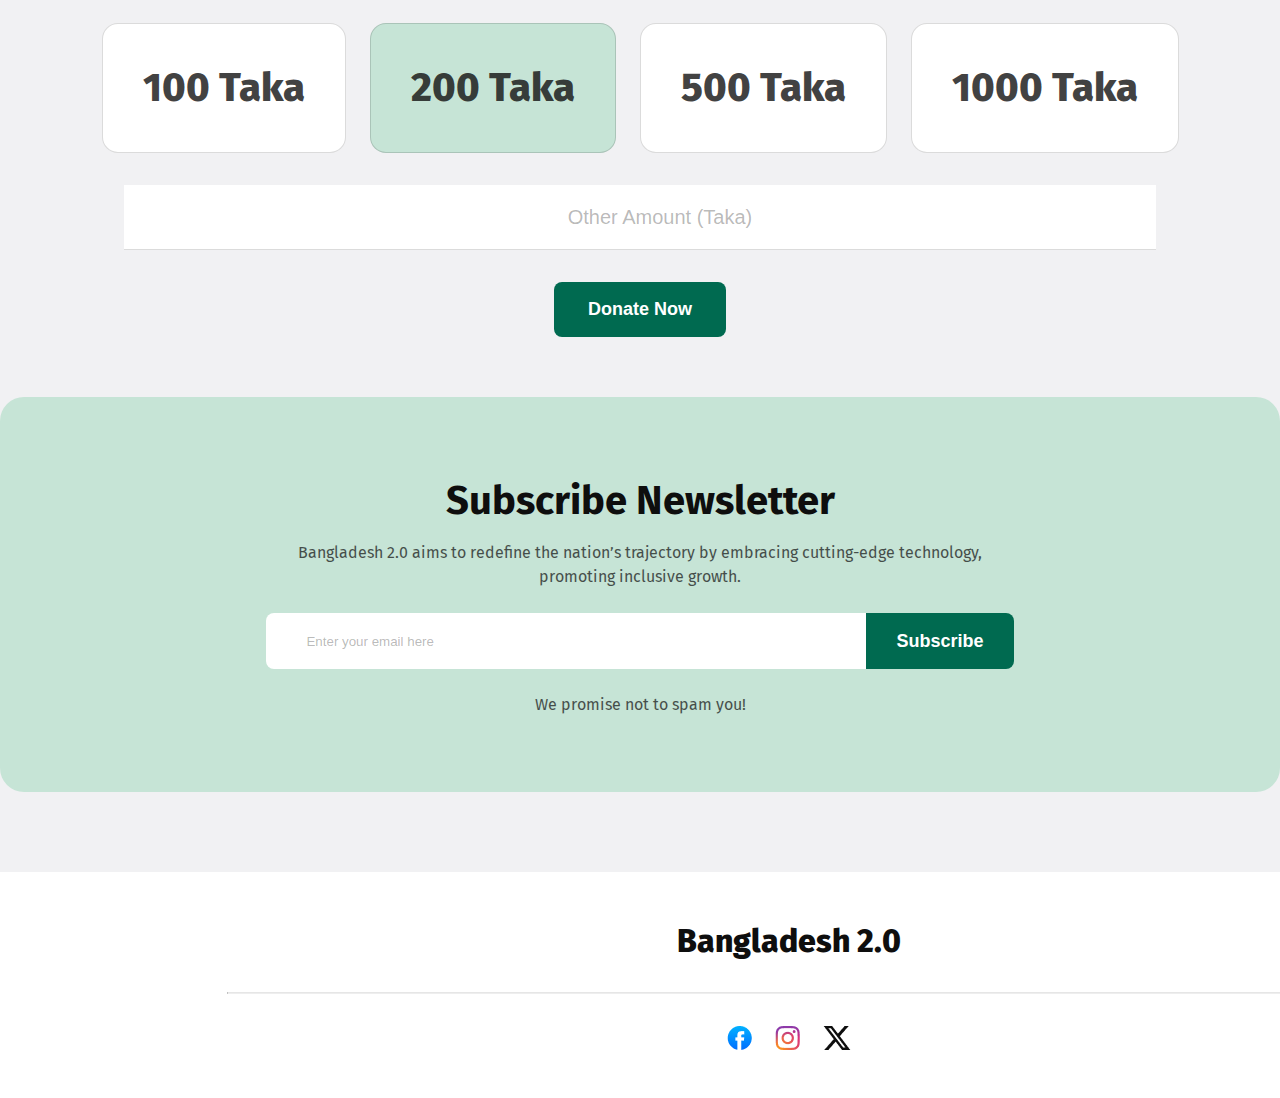
==== commit 14417879: "complete" ====
--- a/index.html
+++ b/index.html
@@ -146,7 +146,23 @@
             <p class="p2">We promise not to spam you!</p>
         </div>
     </div>
-    
+    <!-- footer section  -->
+    <footer>
+        <h1>Bangladesh 2.0
+        </h1>
+        <hr >
+        <div>
+            <div>
+                <img src="/assets/facebook.png" alt="">
+            </div>
+            <div>
+                <img src="/assets/instagram.png" alt="">
+            </div>
+            <div>
+                <img src="/assets/x.png" alt="">
+            </div>
+        </div>
+    </footer>
     
     
     
--- a/color.css
+++ b/color.css
@@ -339,3 +339,33 @@
     border-radius:  0 8px 8px 0;
 
 }
+footer{
+    background: white;
+    width: 1577px;
+    height: 226px;
+    margin: 0 auto ;
+    display: flex;
+    flex-direction: column;
+    align-items: center;
+}
+footer>h1{
+    font-size: 32px;
+    font-weight: 800;
+    margin-top: 50px;
+   
+    
+}
+footer>div{
+    margin-bottom: 50px;
+    display: flex;
+    gap: 23px;
+}
+footer img{
+    gap: 23px;
+}
+
+hr{
+    margin: 32px;
+    width: 1122px;    
+    border-top: 1px solid rgba(14, 14, 14, 0.1);
+}
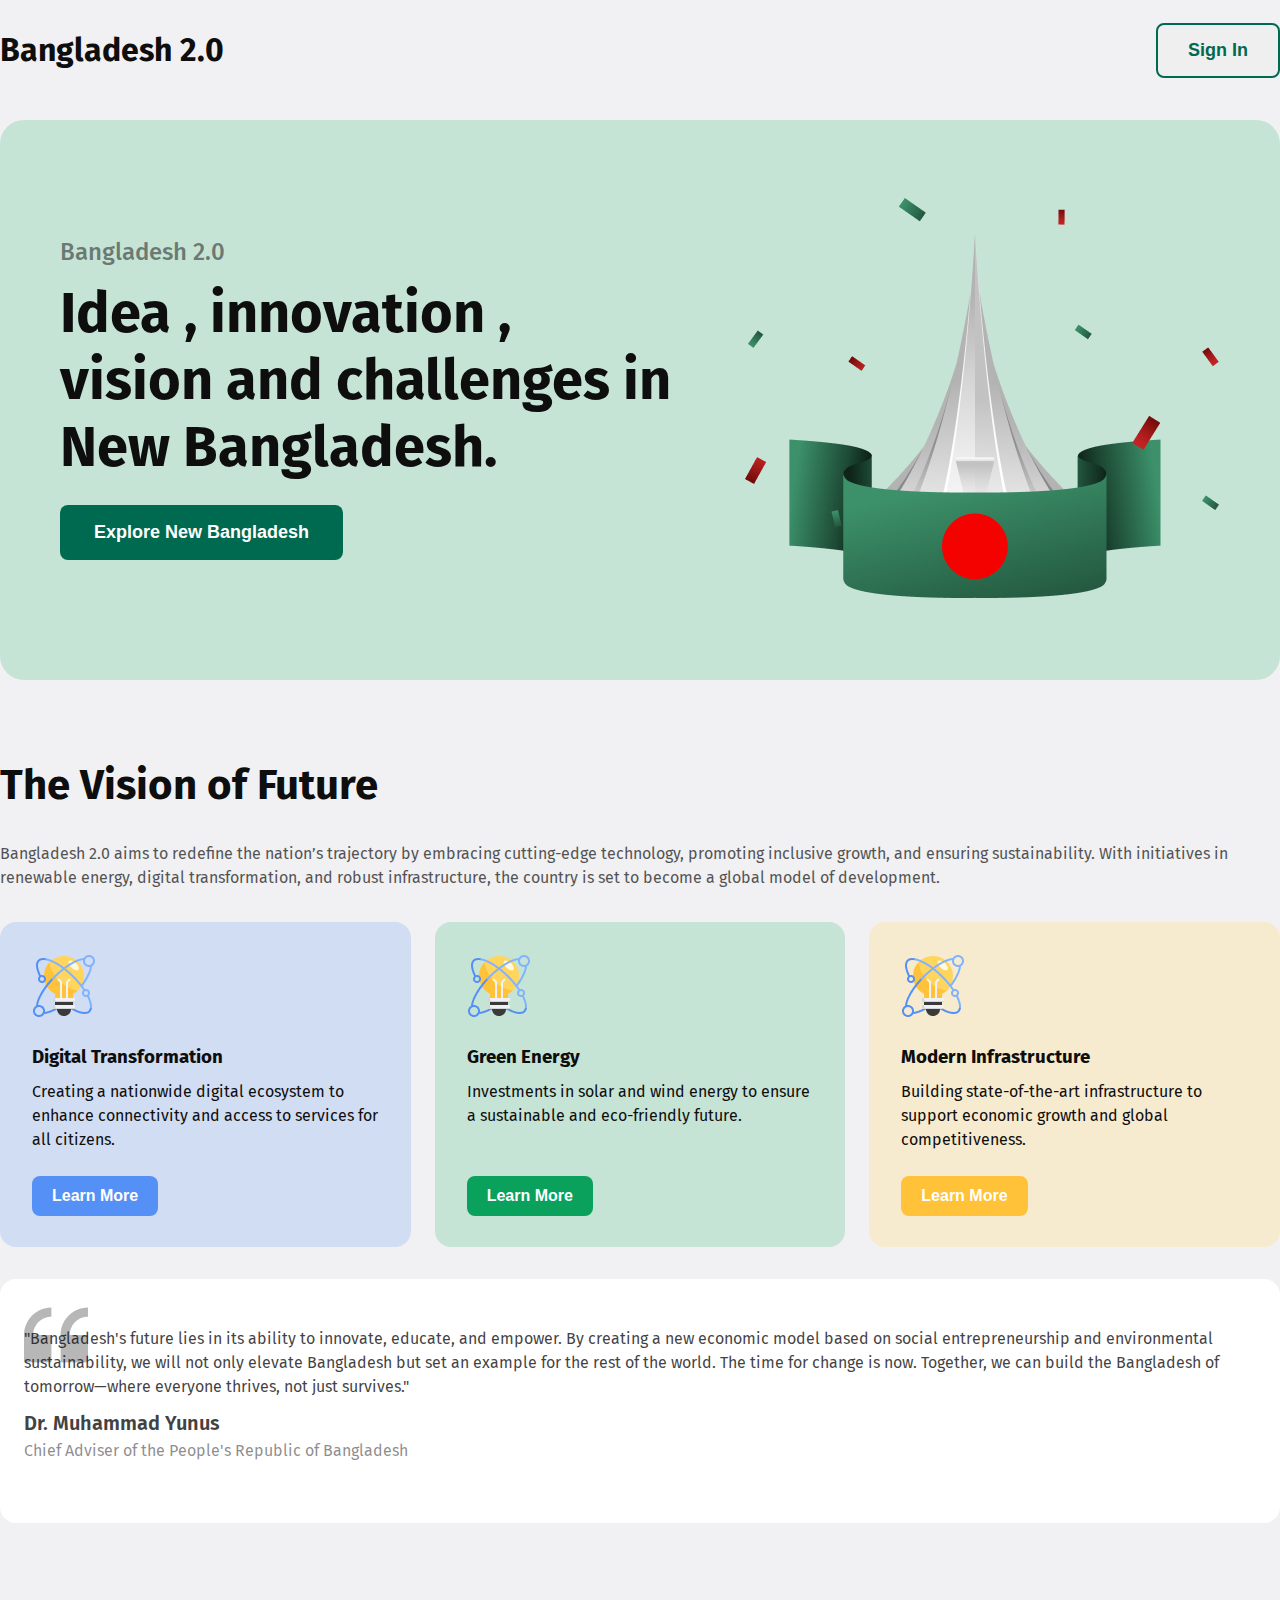
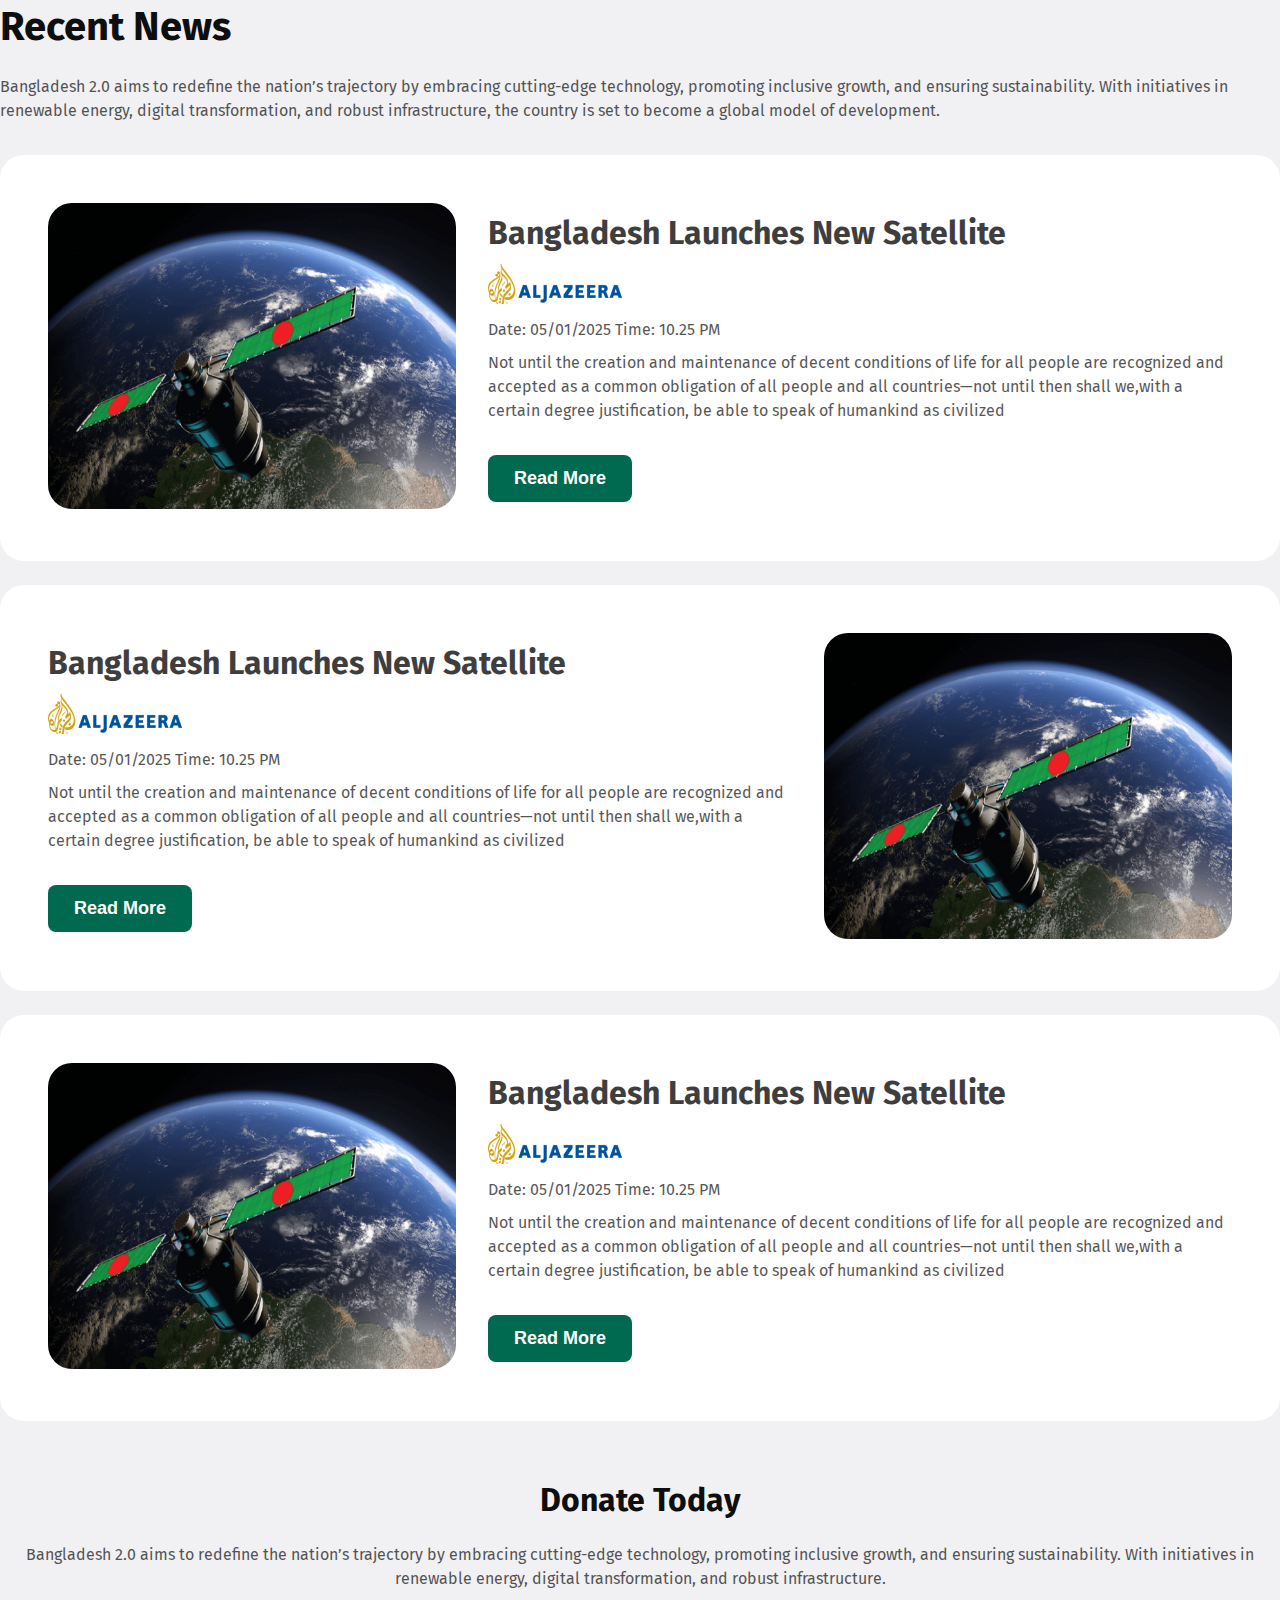
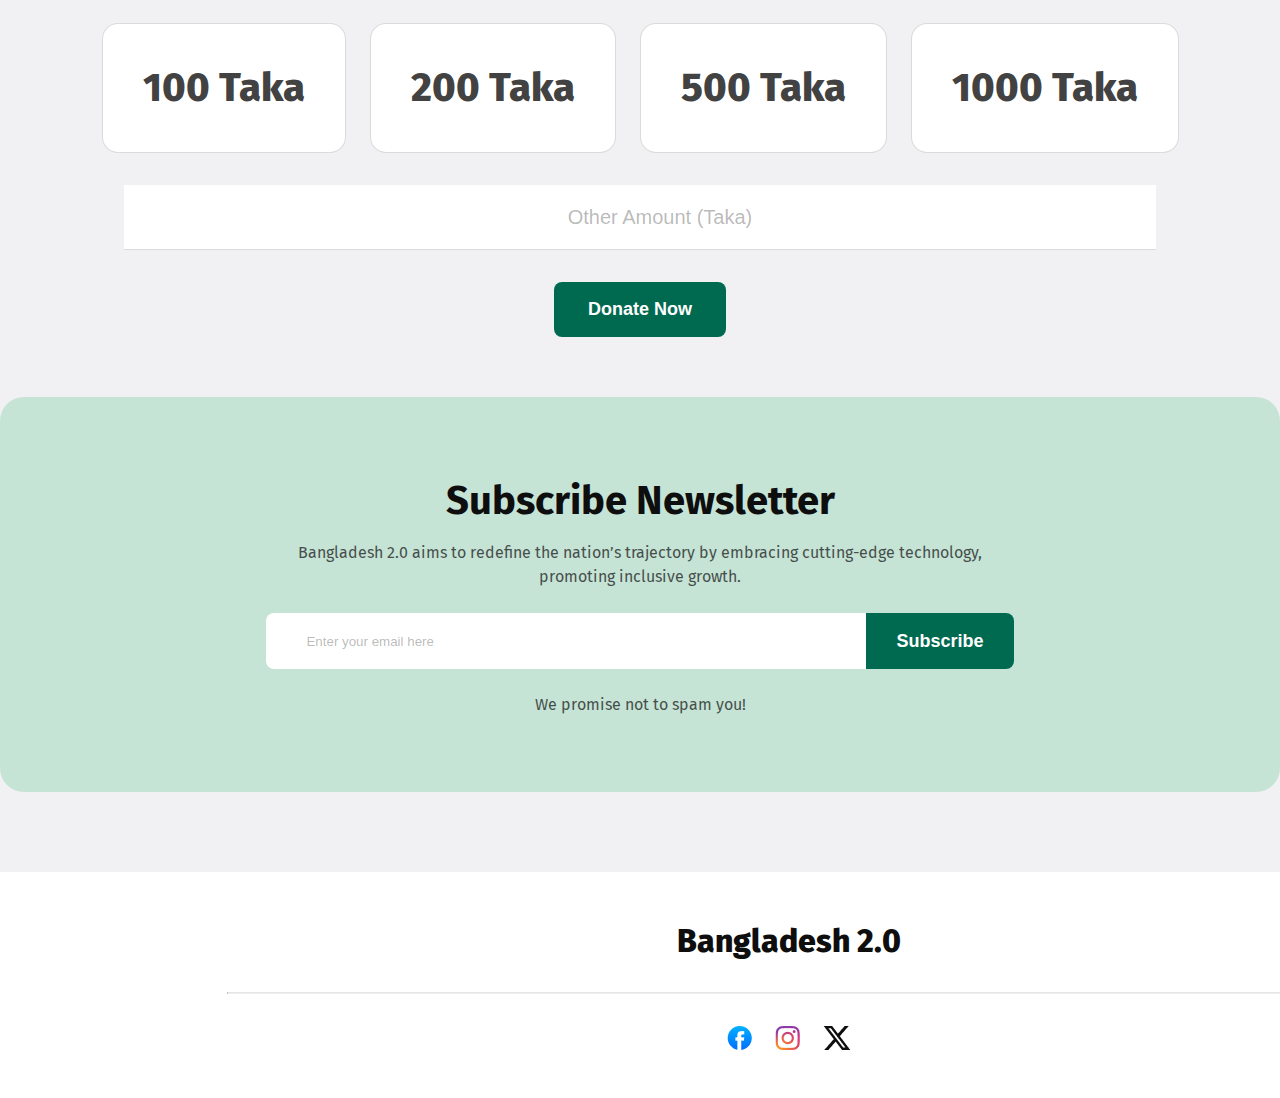
==== commit b30f432d: "hover effect added" ====
--- a/index.html
+++ b/index.html
@@ -1,175 +1,228 @@
 <!DOCTYPE html>
 <html lang="en">
-<head>
-    <meta charset="UTF-8">
-    <meta name="viewport" content="width=device-width, initial-scale=1.0">
+  <head>
+    <meta charset="UTF-8" />
+    <meta name="viewport" content="width=device-width, initial-scale=1.0" />
     <title>New Bangladesh</title>
-    <link rel="stylesheet" href="color.css">
-</head>
-<body class="fira-sans">
-<!-- nav section   -->
+    <link rel="stylesheet" href="color.css" />
+  </head>
+  <body class="fira-sans">
+    <!-- nav section   -->
     <header>
-        <nav>
-            <h2>Bangladesh 2.0</h2> 
-            <div><button class="btn">Sign In</button></div>
-        </nav>    
+      <nav>
+        <h2>Bangladesh 2.0</h2>
+        <div><button class="btn b1">Sign In</button></div>
+      </nav>
     </header>
-<!-- banner section  -->
+    <!-- banner section  -->
     <div class="banner">
-        <div class="banner-1">
-            <p>Bangladesh 2.0</p>
-            <h1>Idea , innovation ,<br>
-                vision and challenges in New Bangladesh.</h1>
-            <div><button class="btn">Explore New Bangladesh</button></div>
-        </div >
-        <div class="banner-2">
-            <div>
-            <img src="/assets/hero.png" alt="">
+      <div class="banner-1">
+        <p>Bangladesh 2.0</p>
+        <h1>
+          Idea , innovation ,<br />
+          vision and challenges in New Bangladesh.
+        </h1>
+        <div><button class="btn b2">Explore New Bangladesh</button></div>
+      </div>
+      <div class="banner-2">
+        <div>
+          <img src="/assets/hero.png" alt="" />
+        </div>
+      </div>
+    </div>
+    <!-- vision section     -->
+    <div class="vision">
+      <h1>The Vision of Future</h1>
+      <p>
+        Bangladesh 2.0 aims to redefine the nation’s trajectory by embracing
+        cutting-edge technology, promoting inclusive growth, and ensuring
+        sustainability. With initiatives in renewable energy, digital
+        transformation, and robust infrastructure, the country is set to become
+        a global model of development.
+      </p>
+      <div class="card-box">
+        <div class="card one">
+          <img src="/assets/card-icon.png" alt="" />
+          <h3>Digital Transformation</h3>
+          <p>
+            Creating a nationwide digital ecosystem to enhance connectivity and
+            access to services for all citizens.
+          </p>
+          <button class="btn" id="b3">Learn More</button>
+        </div>
+        <div class="card two">
+          <img src="/assets/card-icon.png" alt="" />
+
+          <h3>Green Energy</h3>
+          <p>
+            Investments in solar and wind energy to ensure a sustainable and
+            eco-friendly future.
+          </p>
+          <button class="btn" id="b4">Learn More</button>
+        </div>
+        <div class="card three">
+          <img src="/assets/card-icon.png" alt="" />
+          <h3>Modern Infrastructure</h3>
+          <p>
+            Building state-of-the-art infrastructure to support economic growth
+            and global competitiveness.
+          </p>
+          <button class="btn" id="b5">Learn More</button>
+        </div>
+      </div>
+      <!-- yunus section  -->
+      <div class="Yunus-box">
+        <div class="inner-box">
+          <p>
+            "Bangladesh's future lies in its ability to innovate, educate, and
+            empower. By creating a new economic model based on social
+            entrepreneurship and environmental sustainability, we will not only
+            elevate Bangladesh but set an example for the rest of the world. The
+            time for change is now. Together, we can build the Bangladesh of
+            tomorrow—where everyone thrives, not just survives."
+          </p>
+          <h3>Dr. Muhammad Yunus</h3>
+          <p class="designation">
+            Chief Adviser of the People's Republic of Bangladesh
+          </p>
+        </div>
+      </div>
+    </div>
+
+    <!-- News Section -->
+    <div class="news">
+      <div>
+        <h1 class="news-head">Recent News</h1>
+        <p class="news-des">
+          Bangladesh 2.0 aims to redefine the nation’s trajectory by embracing
+          cutting-edge technology, promoting inclusive growth, and ensuring
+          sustainability. With initiatives in renewable energy, digital
+          transformation, and robust infrastructure, the country is set to
+          become a global model of development.
+        </p>
+      </div>
+      <div>
+        <article>
+          <div class="art-img">
+            <img src="/assets/satelite.png" alt="" />
+          </div>
+          <div class="art">
+            <h1 class="art-head">Bangladesh Launches New Satellite</h1>
+            <img class="art-logo" src="/assets/al-jazeera.png" alt="" />
+            <div class="time">
+              <span>Date: 05/01/2025</span>
+              <span>Time: 10.25 PM</span>
             </div>
-        </div>
-    </div>
- <!-- vision section     -->
-    <div class="vision">
-        <h1>The Vision of Future</h1>
-        <p>Bangladesh 2.0 aims to redefine the nation’s trajectory by embracing cutting-edge technology, promoting inclusive growth, and ensuring sustainability. With initiatives in renewable energy, digital transformation, and robust infrastructure, the country is set to become a global model of development.</p>
-        <div class="card-box">
-            
-            <div class="card one">
-                <img src="/assets/card-icon.png" alt="">
-                <h3>Digital Transformation</h3>
-                <p>Creating a nationwide digital ecosystem to enhance connectivity and access to services for all citizens.</p>
-                <button class="btn">Learn More</button>
-            </div>
-            <div class="card two">
-                <img src="/assets/card-icon.png" alt="">
-    
-                    <h3>Green Energy</h3>
-                    <p>Investments in solar and wind energy to ensure a sustainable and eco-friendly future.</p>
-                <button class="btn">Learn More</button>
-            </div>
-            <div class="card three">
-                <img src="/assets/card-icon.png" alt="">
-                <h3>Modern Infrastructure</h3>
-                <p>Building state-of-the-art infrastructure to support economic growth and global competitiveness.</p>
-                <button class="btn">Learn More</button>
-            </div>
-        </div>
-<!-- yunus section  -->
-        <div class="Yunus-box">
-            <div class="inner-box">
-                <p>"Bangladesh's future lies in its ability to innovate, educate, and empower. By creating a new economic model based on social entrepreneurship and environmental sustainability, we will not only elevate Bangladesh but set an example for the rest of the world. The time for change is now. Together, we can build the Bangladesh of tomorrow—where everyone thrives, not just survives."</p>
-                <h3>Dr. Muhammad Yunus</h3>
-                <p class="designation">Chief Adviser of the People's Republic of Bangladesh</p>
-            </div>
-        </div>
-    </div>
-
- <!-- News Section -->
-<div class="news">
-    <div>
-        <h1 class="news-head">Recent News</h1>
-        <p class="news-des">Bangladesh 2.0 aims to redefine the nation’s trajectory by embracing cutting-edge technology, promoting inclusive growth, and ensuring sustainability. With initiatives in renewable energy, digital transformation, and robust infrastructure, the country is set to become a global model of development.</p>
-    </div>  
-    <div>    
-        <article>
-            <div class="art-img">
-                <img src="/assets/satelite.png" alt="">
-            </div>
-            <div class="art">
-                <h1 class="art-head">Bangladesh Launches New Satellite</h1>
-                <img class="art-logo" src="/assets/al-jazeera.png" alt="">
-                <div class="time">
-                    <span >Date: 05/01/2025</span>
-                    <span >Time: 10.25 PM</span>
-                </div>
-                <p class="art-des">Not until the creation and maintenance of decent conditions of life for all people are recognized and accepted as a common obligation of all people and all countries—not until then shall we,with a certain degree justification, be able to speak of humankind as civilized</p>
-                <button class="btn">Read More</button>
-            </div>
+            <p class="art-des">
+              Not until the creation and maintenance of decent conditions of
+              life for all people are recognized and accepted as a common
+              obligation of all people and all countries—not until then shall
+              we,with a certain degree justification, be able to speak of
+              humankind as civilized
+            </p>
+            <button class="btn b1">Read More</button>
+          </div>
         </article>
         <article class="reverse">
-            <div class="art-img">
-                <img src="/assets/satelite.png" alt="">
+          <div class="art-img">
+            <img src="/assets/satelite.png" alt="" />
+          </div>
+          <div class="art">
+            <h1 class="art-head">Bangladesh Launches New Satellite</h1>
+            <img class="art-logo" src="/assets/al-jazeera.png" alt="" />
+            <div class="time">
+              <span>Date: 05/01/2025</span>
+              <span>Time: 10.25 PM</span>
             </div>
-            <div class="art">
-                <h1 class="art-head">Bangladesh Launches New Satellite</h1>
-                <img class="art-logo" src="/assets/al-jazeera.png" alt="">
-                <div class="time">
-                    <span >Date: 05/01/2025</span>
-                    <span >Time: 10.25 PM</span>
-                </div>
-                <p class="art-des">Not until the creation and maintenance of decent conditions of life for all people are recognized and accepted as a common obligation of all people and all countries—not until then shall we,with a certain degree justification, be able to speak of humankind as civilized</p>
-                <button class="btn">Read More</button>
-            </div>
+            <p class="art-des">
+              Not until the creation and maintenance of decent conditions of
+              life for all people are recognized and accepted as a common
+              obligation of all people and all countries—not until then shall
+              we,with a certain degree justification, be able to speak of
+              humankind as civilized
+            </p>
+            <button class="btn b1">Read More</button>
+          </div>
         </article>
         <article>
-            <div class="art-img">
-                <img src="/assets/satelite.png" alt="">
+          <div class="art-img">
+            <img src="/assets/satelite.png" alt="" />
+          </div>
+          <div class="art">
+            <h1 class="art-head">Bangladesh Launches New Satellite</h1>
+            <img class="art-logo" src="/assets/al-jazeera.png" alt="" />
+            <div class="time">
+              <span>Date: 05/01/2025</span>
+              <span>Time: 10.25 PM</span>
             </div>
-            <div class="art">
-                <h1 class="art-head">Bangladesh Launches New Satellite</h1>
-                <img class="art-logo" src="/assets/al-jazeera.png" alt="">
-                <div class="time">
-                    <span >Date: 05/01/2025</span>
-                    <span >Time: 10.25 PM</span>
-                </div>
-                <p class="art-des">Not until the creation and maintenance of decent conditions of life for all people are recognized and accepted as a common obligation of all people and all countries—not until then shall we,with a certain degree justification, be able to speak of humankind as civilized</p>
-                <button class="btn">Read More</button>
-            </div>
+            <p class="art-des">
+              Not until the creation and maintenance of decent conditions of
+              life for all people are recognized and accepted as a common
+              obligation of all people and all countries—not until then shall
+              we,with a certain degree justification, be able to speak of
+              humankind as civilized
+            </p>
+            <button class="btn b1">Read More</button>
+          </div>
         </article>
-    </div>
-</div>
-    
- <!-- Donation section    -->
+      </div>
+    </div>
+
+    <!-- Donation section    -->
     <div class="donation">
-        <h1>Donate Today</h1>
-        <p>Bangladesh 2.0 aims to redefine the nation’s trajectory by embracing cutting-edge technology, promoting inclusive growth, and ensuring sustainability. With initiatives in renewable energy, digital transformation, and robust infrastructure.</p>
-        <div class="taka-holder">
-            <h1 class="taka">100 Taka</h1>
-            <h1 class="taka " id="tk">200 Taka</h1>
-            <h1 class="taka">500 Taka</h1>
-            <h1 class="taka">1000 Taka</h1>
-         </div>
-        <input type="text" name="" id="text" placeholder="Other Amount (Taka)">
-        <div>
-            <button class="btn">Donate Now</button>
-        </div>
-    </div>
- <!-- subscribe section -->
+      <h1>Donate Today</h1>
+      <p>
+        Bangladesh 2.0 aims to redefine the nation’s trajectory by embracing
+        cutting-edge technology, promoting inclusive growth, and ensuring
+        sustainability. With initiatives in renewable energy, digital
+        transformation, and robust infrastructure.
+      </p>
+      <div class="taka-holder">
+        <h1 class="taka" id="tk">100 Taka</h1>
+        <h1 class="taka" id="tk">200 Taka</h1>
+        <h1 class="taka" id="tk">500 Taka</h1>
+        <h1 class="taka" id="tk">1000 Taka</h1>
+      </div>
+      <input type="text" name="" id="text" placeholder="Other Amount (Taka)" />
+      <div>
+        <button class="btn" id="b1">Donate Now</button>
+      </div>
+    </div>
+    <!-- subscribe section -->
     <div class="sub">
-        <div class="sub-box">
-            <h1>Subscribe Newsletter</h1>
-            <p class="p1">Bangladesh 2.0 aims to redefine the nation’s trajectory by embracing cutting-edge technology, promoting inclusive growth.</p>
-            <div class="input">
-                <input type="text" name="" id="email" placeholder="Enter your email here">
-                <button class="btn">Subscribe</button>
-            </div>
-            <p class="p2">We promise not to spam you!</p>
-        </div>
+      <div class="sub-box">
+        <h1>Subscribe Newsletter</h1>
+        <p class="p1">
+          Bangladesh 2.0 aims to redefine the nation’s trajectory by embracing
+          cutting-edge technology, promoting inclusive growth.
+        </p>
+        <div class="input">
+          <input
+            type="text"
+            name=""
+            id="email"
+            placeholder="Enter your email here"
+          />
+          <button class="btn b1">Subscribe</button>
+        </div>
+        <p class="p2">We promise not to spam you!</p>
+      </div>
     </div>
     <!-- footer section  -->
     <footer>
-        <h1>Bangladesh 2.0
-        </h1>
-        <hr >
-        <div>
-            <div>
-                <img src="/assets/facebook.png" alt="">
-            </div>
-            <div>
-                <img src="/assets/instagram.png" alt="">
-            </div>
-            <div>
-                <img src="/assets/x.png" alt="">
-            </div>
-        </div>
+      <h1>Bangladesh 2.0</h1>
+      <hr />
+      <div>
+        <div>
+          <img src="/assets/facebook.png" alt="" />
+        </div>
+        <div>
+          <img src="/assets/instagram.png" alt="" />
+        </div>
+        <div>
+          <img src="/assets/x.png" alt="" />
+        </div>
+      </div>
     </footer>
-    
-    
-    
-    
-    
-    
-
-  
-</body>
-</html>+  </body>
+</html>
--- a/color.css
+++ b/color.css
@@ -33,14 +33,50 @@
     font-size: 32px;
     font-weight: bold;
     color: #0E0E0E;
+
 }
 .btn{
     border-radius: 8px;
     padding:  15px 30px;
     font-size: 18px;
     font-weight: 600;
+    border: none;
+    border: 2px solid #006A50;
     color: #006A50;
-}
+    cursor: pointer;
+}
+#b1:hover{
+    color: white;
+    background-color: #0c981a;
+ transition-duration: 150ms;
+}
+.b1:hover{
+    color: white;
+    background-color: #0c981a;
+ transition-duration: 150ms;
+}
+.b2:hover{
+    color: white;
+    background-color: #0c981a;
+    transition-duration: 150ms;
+}
+#b3:hover{ 
+    color: white;
+    background-color:rgba(62, 107, 182, 1);
+    transition-duration: 150ms;
+}
+
+#b4:hover{ 
+    color: white;
+    background-color: #0c981a;
+    transition-duration: 150ms;
+}
+#b5:hover{ 
+    color: white;
+    background: rgb(200, 255, 0);
+    transition-duration: 150ms;
+}
+
 
 /* banner section */
 .banner{
@@ -53,6 +89,11 @@
     justify-content: space-between; 
     align-items: center;
 }
+.banner:hover{
+    background-color:#4fe59f;
+    transition-duration: 150ms;
+    
+}
 
 .banner-1{
     max-width: 622px;
@@ -130,6 +171,10 @@
 .one{
    background-color:rgba(84, 144, 245, 0.2);   
 }
+.one:hover{
+   background-color:rgba(84, 143, 245, 0.397);   
+}
+
 .one>.btn{
    background-color:rgba(84, 144, 245, 1);   
 }
@@ -137,11 +182,18 @@
 .two{
    background-color:rgba(198, 228, 214, 1);
 }
+.two:hover{
+   background-color:rgb(166, 203, 185);
+}
 .two>.btn{
    background-color:rgba(9, 161, 92, 1);
 }
 .three{
    background-color:rgba(247, 235, 207, 1);
+
+}
+.three:hover{
+   background-color:rgb(237, 217, 170);
 
 }
 .three>.btn{
@@ -200,6 +252,10 @@
         background-color: white;
         margin-bottom: 24px;
     }
+    article:hover{
+        background-color: rgb(238, 224, 224);
+        transition-duration: 150ms;
+    }
     .art-img>img{
         border-radius: 24px;
     }
@@ -261,8 +317,9 @@
         border: 1px solid rgba(14, 14, 14, 0.15);
         border-radius: 16px;
 }
-#tk{
+#tk:hover{
     background-color: rgba(198, 228, 214, 1);
+    transition-duration: 150ms;
 }
 #text{
     width: 1032px;
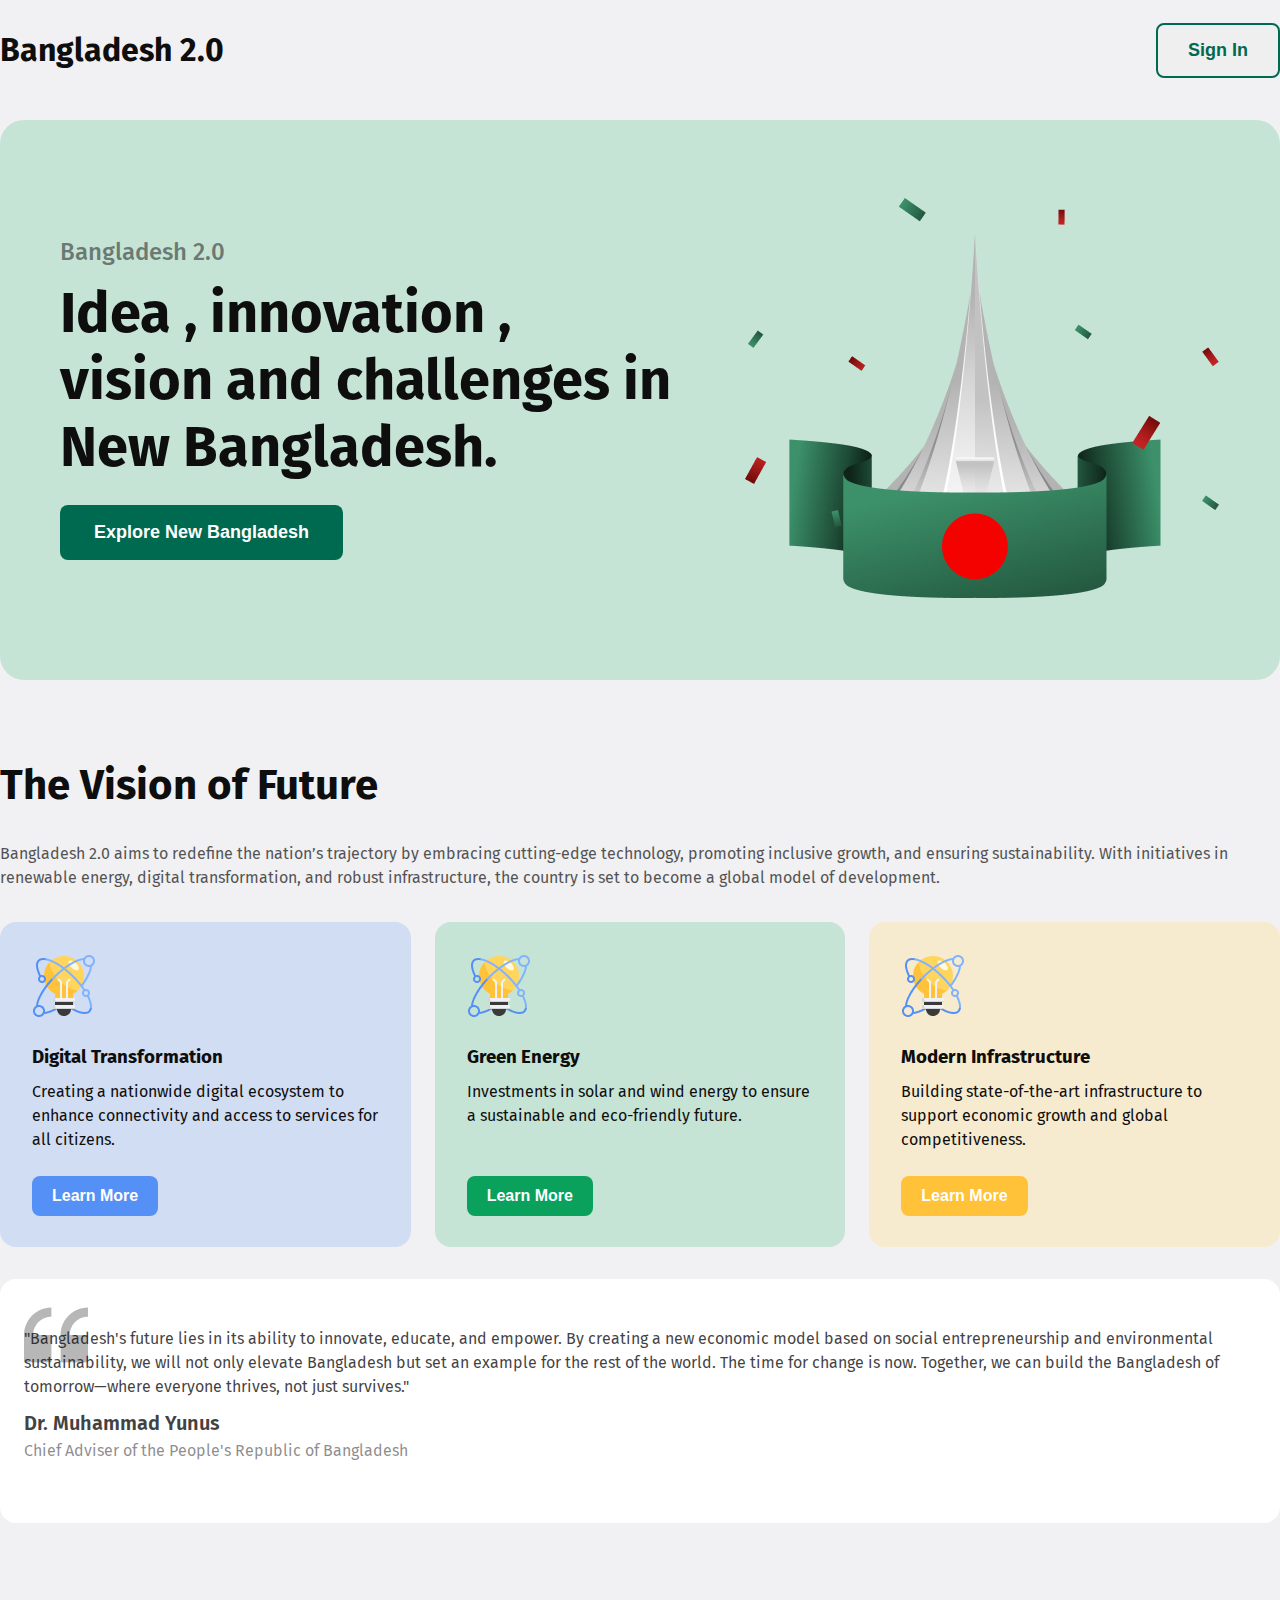
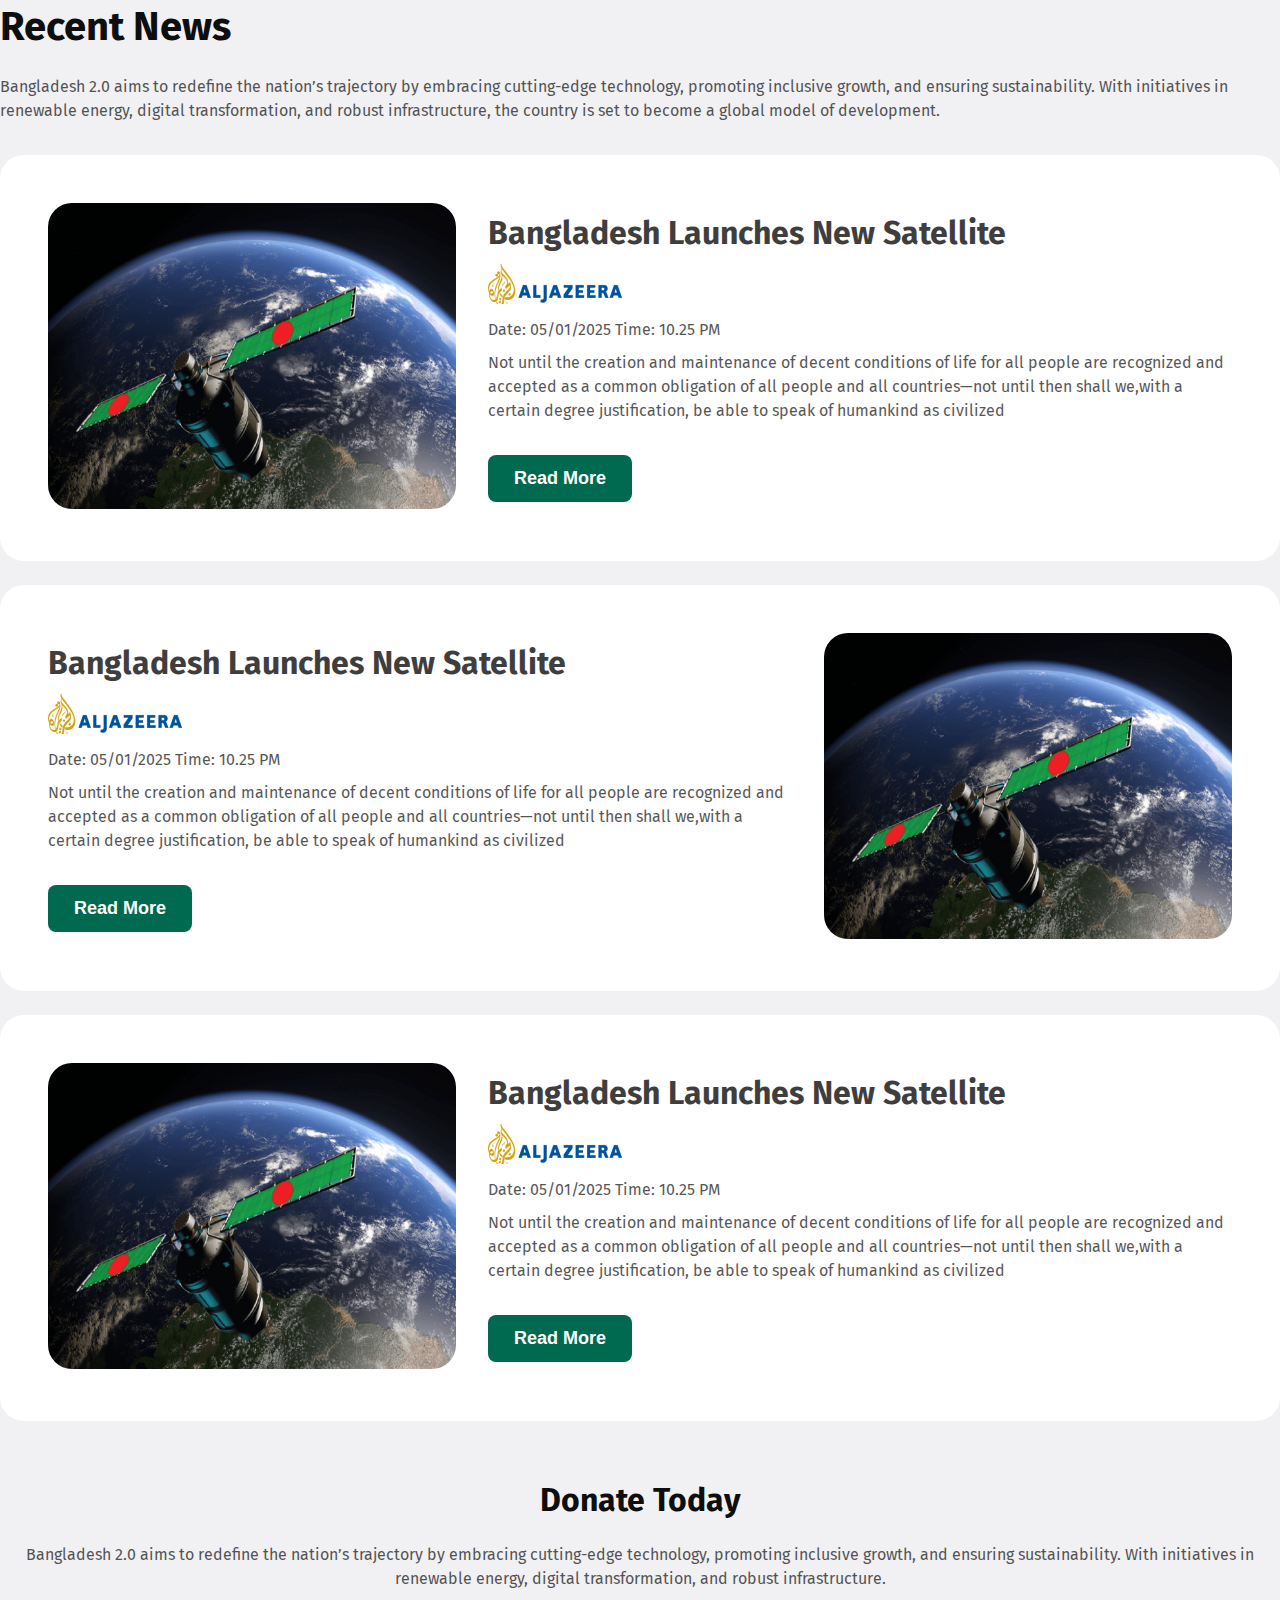
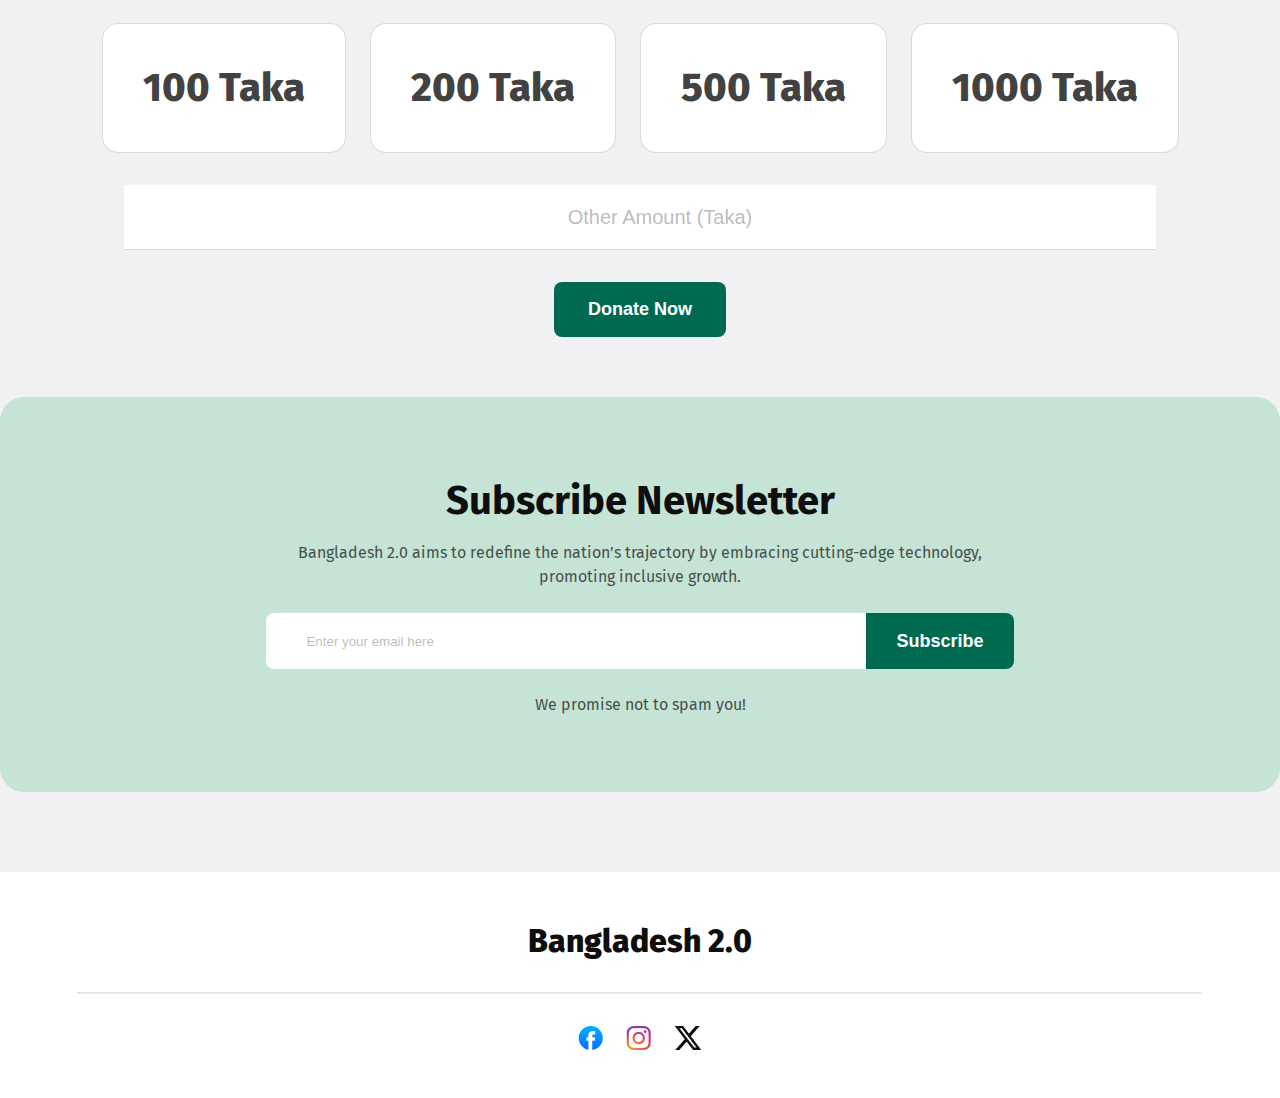
==== commit 986e8ee0: "image not showing solved" ====
--- a/index.html
+++ b/index.html
@@ -26,7 +26,7 @@
       </div>
       <div class="banner-2">
         <div>
-          <img src="/assets/hero.png" alt="" />
+          <img src="assets/hero.png" alt="" />
         </div>
       </div>
     </div>
@@ -42,7 +42,7 @@
       </p>
       <div class="card-box">
         <div class="card one">
-          <img src="/assets/card-icon.png" alt="" />
+          <img src="assets/card-icon.png" alt="" />
           <h3>Digital Transformation</h3>
           <p>
             Creating a nationwide digital ecosystem to enhance connectivity and
@@ -51,7 +51,7 @@
           <button class="btn" id="b3">Learn More</button>
         </div>
         <div class="card two">
-          <img src="/assets/card-icon.png" alt="" />
+          <img src="assets/card-icon.png" alt="" />
 
           <h3>Green Energy</h3>
           <p>
@@ -61,7 +61,7 @@
           <button class="btn" id="b4">Learn More</button>
         </div>
         <div class="card three">
-          <img src="/assets/card-icon.png" alt="" />
+          <img src="assets/card-icon.png" alt="" />
           <h3>Modern Infrastructure</h3>
           <p>
             Building state-of-the-art infrastructure to support economic growth
@@ -104,11 +104,11 @@
       <div>
         <article>
           <div class="art-img">
-            <img src="/assets/satelite.png" alt="" />
+            <img src="assets/satelite.png" alt="" />
           </div>
           <div class="art">
             <h1 class="art-head">Bangladesh Launches New Satellite</h1>
-            <img class="art-logo" src="/assets/al-jazeera.png" alt="" />
+            <img class="art-logo" src="assets/al-jazeera.png" alt="" />
             <div class="time">
               <span>Date: 05/01/2025</span>
               <span>Time: 10.25 PM</span>
@@ -125,11 +125,11 @@
         </article>
         <article class="reverse">
           <div class="art-img">
-            <img src="/assets/satelite.png" alt="" />
+            <img src="assets/satelite.png" alt="" />
           </div>
           <div class="art">
             <h1 class="art-head">Bangladesh Launches New Satellite</h1>
-            <img class="art-logo" src="/assets/al-jazeera.png" alt="" />
+            <img class="art-logo" src="assets/al-jazeera.png" alt="" />
             <div class="time">
               <span>Date: 05/01/2025</span>
               <span>Time: 10.25 PM</span>
@@ -146,11 +146,11 @@
         </article>
         <article>
           <div class="art-img">
-            <img src="/assets/satelite.png" alt="" />
+            <img src="assets/satelite.png" alt="" />
           </div>
           <div class="art">
             <h1 class="art-head">Bangladesh Launches New Satellite</h1>
-            <img class="art-logo" src="/assets/al-jazeera.png" alt="" />
+            <img class="art-logo" src="assets/al-jazeera.png" alt="" />
             <div class="time">
               <span>Date: 05/01/2025</span>
               <span>Time: 10.25 PM</span>
@@ -214,13 +214,13 @@
       <hr />
       <div>
         <div>
-          <img src="/assets/facebook.png" alt="" />
-        </div>
-        <div>
-          <img src="/assets/instagram.png" alt="" />
-        </div>
-        <div>
-          <img src="/assets/x.png" alt="" />
+          <img src="assets/facebook.png" alt="" />
+        </div>
+        <div>
+          <img src="assets/instagram.png" alt="" />
+        </div>
+        <div>
+          <img src="assets/x.png" alt="" />
         </div>
       </div>
     </footer>
--- a/color.css
+++ b/color.css
@@ -10,6 +10,7 @@
     padding: 0px;
 }
 body{
+    overflow-x:hidden;
     color: #0E0E0E;
     background-color: rgba(241, 241, 243, 1);
 }
@@ -398,7 +399,7 @@
 }
 footer{
     background: white;
-    width: 1577px;
+    width: 1280px;
     height: 226px;
     margin: 0 auto ;
     display: flex;
